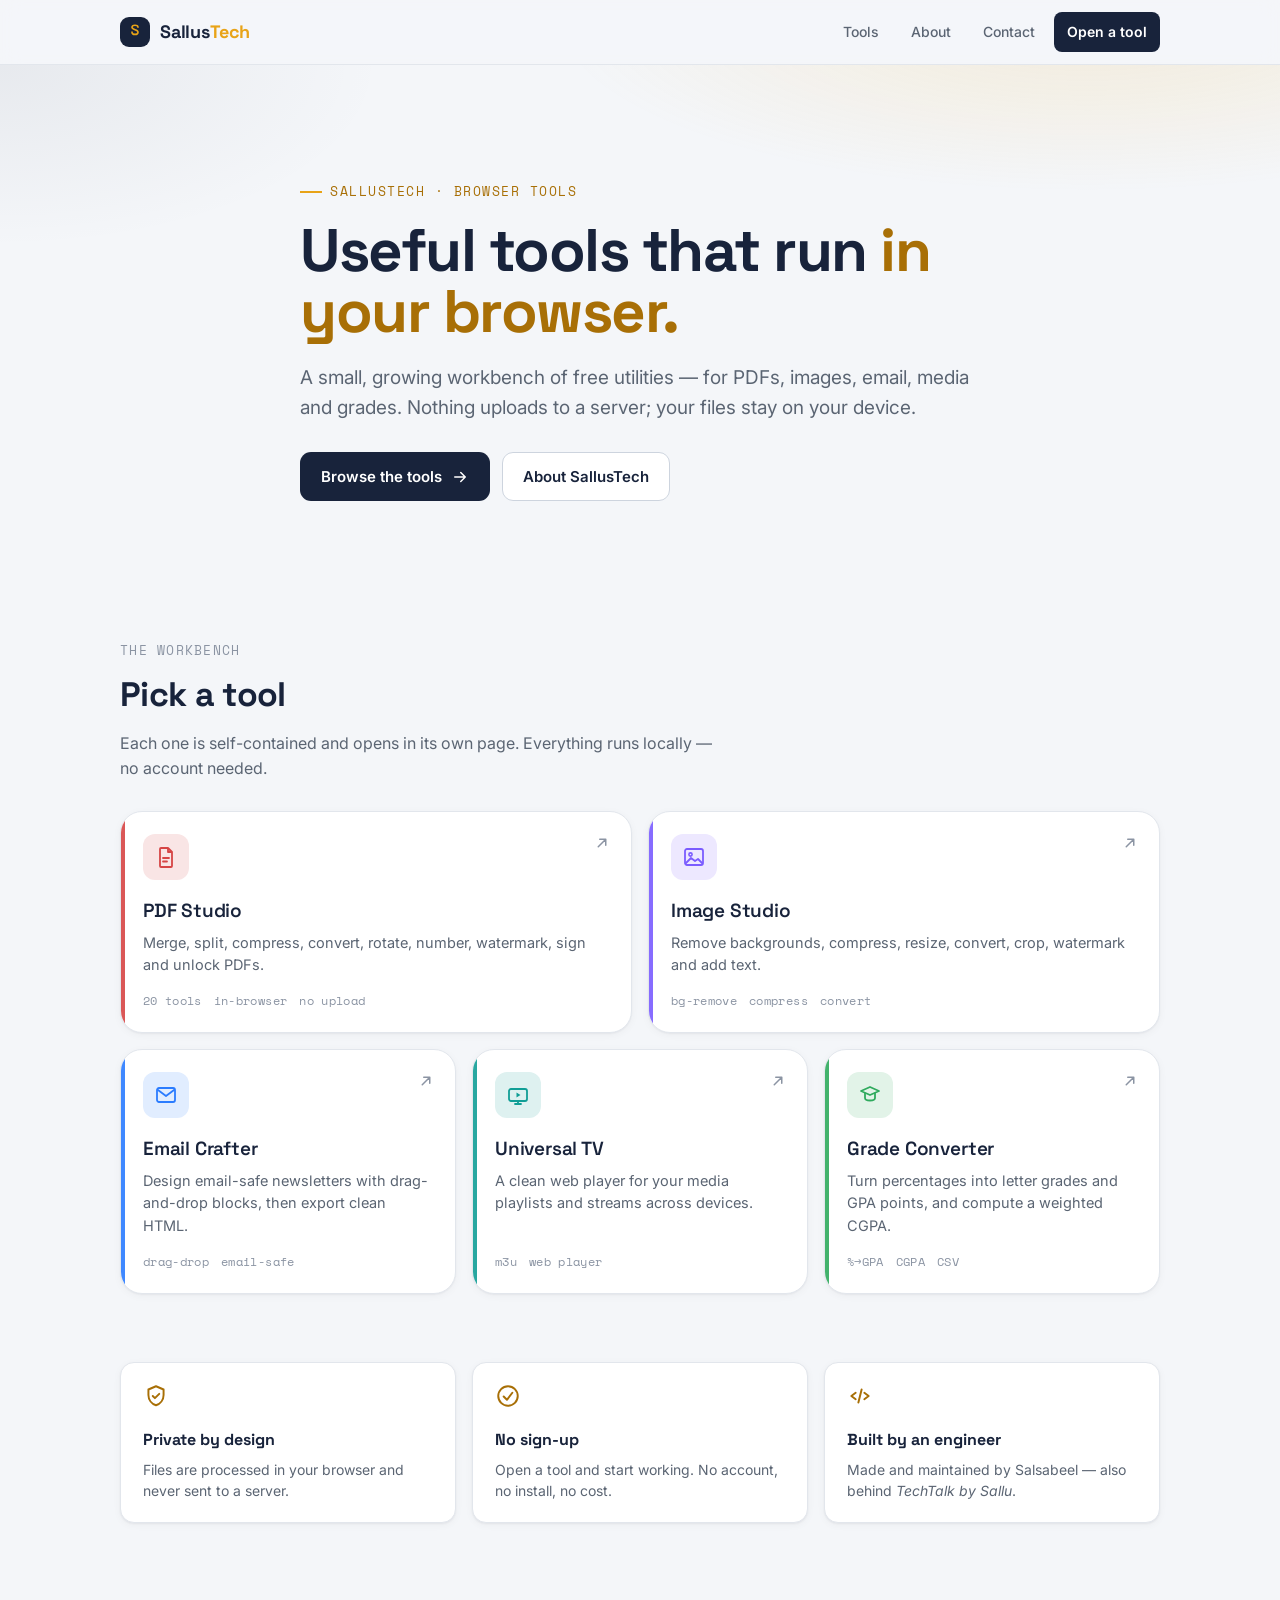
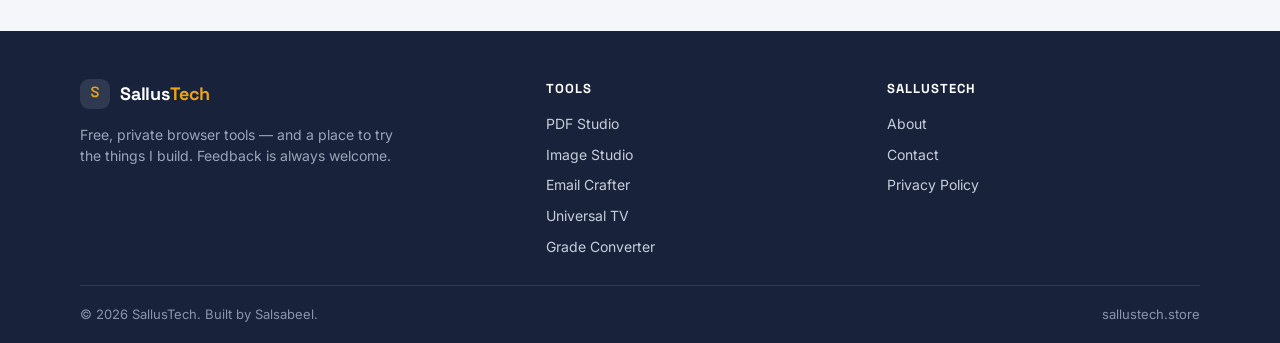
==== index.html @ 6a139a78 "new" ====
<!DOCTYPE html>
<html lang="en">
<head>
<meta charset="UTF-8" />
<meta name="viewport" content="width=device-width, initial-scale=1.0" />
<title>SallusTech — Free browser tools for PDF, images, email, media & grades</title>
<meta name="description" content="SallusTech is a small workbench of free, private utilities that run entirely in your browser — PDF Studio, Image Studio, Email Crafter, Universal TV and a Grade Converter. No upload, no sign-up." />
<meta name="theme-color" content="#18233b" />
<link rel="canonical" href="https://sallustech.store/" />

<!-- Open Graph -->
<meta property="og:title" content="SallusTech — Free browser tools" />
<meta property="og:description" content="Free, private utilities that run in your browser: PDF, image, email, media and grade tools." />
<meta property="og:type" content="website" />
<meta property="og:url" content="https://sallustech.store/" />

<!--
  ADSENSE SLOT — leave commented until the site is approved in your AdSense
  dashboard (Sites > add sallustech.store). Then uncomment the line below.
  <script async src="https://pagead2.googlesyndication.com/pagead/js/adsbygoogle.js?client=ca-pub-2989173811138340" crossorigin="anonymous"></script>
-->

<link rel="preconnect" href="https://fonts.googleapis.com" />
<link rel="preconnect" href="https://fonts.gstatic.com" crossorigin />
<link href="https://fonts.googleapis.com/css2?family=Space+Grotesk:wght@500;600;700&family=Inter:wght@400;500;600&family=Space+Mono:wght@400;700&display=swap" rel="stylesheet" />
<link rel="stylesheet" href="assets/css/styles.css" />
</head>
<body>
<a class="skip-link" href="#tools">Skip to tools</a>

<!-- ===== Navigation ===== -->
<header class="nav">
  <div class="wrap nav__inner">
    <a class="brand" href="index.html" aria-label="SallusTech home">
      <span class="logomark" aria-hidden="true">
        <svg viewBox="0 0 24 24" fill="none"><path d="M16 5.5C16 4.1 14.4 3 12 3S8 4.1 8 5.8c0 4 8 2.4 8 6.4 0 1.8-1.8 3-4 3s-4-1.2-4-3" stroke="#e8a317" stroke-width="2.2" stroke-linecap="round"/></svg>
      </span>
      <span class="brand-name">Sallus<b>Tech</b></span>
    </a>
    <nav class="nav__links" aria-label="Primary">
      <a class="nav__link" href="#tools">Tools</a>
      <a class="nav__link" href="about.html">About</a>
      <a class="nav__link" href="contact.html">Contact</a>
      <a class="nav__link nav__link--cta" href="#tools">Open a tool</a>
    </nav>
  </div>
</header>

<!-- ===== Hero ===== -->
<section class="hero">
  <div class="wrap hero__inner">
    <p class="eyebrow">SallusTech · Browser tools</p>
    <h1>Useful tools that run <em>in your browser.</em></h1>
    <p class="lead">A small, growing workbench of free utilities — for PDFs, images, email, media and grades. Nothing uploads to a server; your files stay on your device.</p>
    <div class="hero__cta">
      <a class="btn btn--primary" href="#tools">
        Browse the tools
        <svg viewBox="0 0 24 24" fill="none" aria-hidden="true"><path d="M5 12h14M13 6l6 6-6 6" stroke="currentColor" stroke-width="2" stroke-linecap="round" stroke-linejoin="round"/></svg>
      </a>
      <a class="btn btn--ghost" href="about.html">About SallusTech</a>
    </div>
  </div>
</section>

<!-- ===== Tool deck ===== -->
<main id="tools" class="section">
  <div class="wrap">
    <div class="section__head">
      <p class="section__kicker">The workbench</p>
      <h2 class="section__title">Pick a tool</h2>
      <p class="section__sub">Each one is self-contained and opens in its own page. Everything runs locally — no account needed.</p>
    </div>

    <div class="deck">

      <!-- PDF Studio -->
      <a class="card card--lg" style="--card-accent: var(--t-pdf)" href="tools/pdf-studio/">
        <span class="card__glyph" aria-hidden="true">
          <svg viewBox="0 0 24 24" fill="none"><path d="M7 3h7l4 4v14a1 1 0 0 1-1 1H7a1 1 0 0 1-1-1V4a1 1 0 0 1 1-1Z" stroke="currentColor" stroke-width="1.8" stroke-linejoin="round"/><path d="M14 3v4h4" stroke="currentColor" stroke-width="1.8" stroke-linejoin="round"/><path d="M9 13h6M9 16.5h4" stroke="currentColor" stroke-width="1.8" stroke-linecap="round"/></svg>
        </span>
        <span class="card__arrow" aria-hidden="true"><svg viewBox="0 0 24 24" fill="none"><path d="M7 17 17 7M9 7h8v8" stroke="currentColor" stroke-width="2" stroke-linecap="round" stroke-linejoin="round"/></svg></span>
        <h3 class="card__title">PDF Studio</h3>
        <p class="card__desc">Merge, split, compress, convert, rotate, number, watermark, sign and unlock PDFs.</p>
        <div class="card__meta"><span>20 tools</span><span>in-browser</span><span>no upload</span></div>
      </a>

      <!-- Image Studio -->
      <a class="card card--md" style="--card-accent: var(--t-image)" href="tools/image-studio/">
        <span class="card__glyph" aria-hidden="true">
          <svg viewBox="0 0 24 24" fill="none"><rect x="3" y="4" width="18" height="16" rx="2" stroke="currentColor" stroke-width="1.8"/><circle cx="8.5" cy="9.5" r="1.6" stroke="currentColor" stroke-width="1.6"/><path d="m4 18 5-5 4 3 3-2 4 4" stroke="currentColor" stroke-width="1.8" stroke-linecap="round" stroke-linejoin="round"/></svg>
        </span>
        <span class="card__arrow" aria-hidden="true"><svg viewBox="0 0 24 24" fill="none"><path d="M7 17 17 7M9 7h8v8" stroke="currentColor" stroke-width="2" stroke-linecap="round" stroke-linejoin="round"/></svg></span>
        <h3 class="card__title">Image Studio</h3>
        <p class="card__desc">Remove backgrounds, compress, resize, convert, crop, watermark and add text.</p>
        <div class="card__meta"><span>bg-remove</span><span>compress</span><span>convert</span></div>
      </a>

      <!-- Email Crafter -->
      <a class="card card--sm" style="--card-accent: var(--t-email)" href="tools/email-crafter/">
        <span class="card__glyph" aria-hidden="true">
          <svg viewBox="0 0 24 24" fill="none"><rect x="3" y="5" width="18" height="14" rx="2" stroke="currentColor" stroke-width="1.8"/><path d="m4 7 8 6 8-6" stroke="currentColor" stroke-width="1.8" stroke-linecap="round" stroke-linejoin="round"/></svg>
        </span>
        <span class="card__arrow" aria-hidden="true"><svg viewBox="0 0 24 24" fill="none"><path d="M7 17 17 7M9 7h8v8" stroke="currentColor" stroke-width="2" stroke-linecap="round" stroke-linejoin="round"/></svg></span>
        <h3 class="card__title">Email Crafter</h3>
        <p class="card__desc">Design email-safe newsletters with drag-and-drop blocks, then export clean HTML.</p>
        <div class="card__meta"><span>drag-drop</span><span>email-safe</span></div>
      </a>

      <!-- Universal TV -->
      <a class="card card--sm" style="--card-accent: var(--t-tv)" href="tools/universal-tv/">
        <span class="card__glyph" aria-hidden="true">
          <svg viewBox="0 0 24 24" fill="none"><rect x="3" y="6" width="18" height="12" rx="2" stroke="currentColor" stroke-width="1.8"/><path d="M9 21h6M12 18v3" stroke="currentColor" stroke-width="1.8" stroke-linecap="round"/><path d="m10.5 9.5 4 2.5-4 2.5z" fill="currentColor"/></svg>
        </span>
        <span class="card__arrow" aria-hidden="true"><svg viewBox="0 0 24 24" fill="none"><path d="M7 17 17 7M9 7h8v8" stroke="currentColor" stroke-width="2" stroke-linecap="round" stroke-linejoin="round"/></svg></span>
        <h3 class="card__title">Universal TV</h3>
        <p class="card__desc">A clean web player for your media playlists and streams across devices.</p>
        <div class="card__meta"><span>m3u</span><span>web player</span></div>
      </a>

      <!-- Grade Converter -->
      <a class="card card--sm" style="--card-accent: var(--t-grade)" href="tools/grade-converter/">
        <span class="card__glyph" aria-hidden="true">
          <svg viewBox="0 0 24 24" fill="none"><path d="M12 4 3 8l9 4 9-4-9-4Z" stroke="currentColor" stroke-width="1.8" stroke-linejoin="round"/><path d="M7 10.5V15c0 1.4 2.2 2.5 5 2.5s5-1.1 5-2.5v-4.5" stroke="currentColor" stroke-width="1.8" stroke-linecap="round"/></svg>
        </span>
        <span class="card__arrow" aria-hidden="true"><svg viewBox="0 0 24 24" fill="none"><path d="M7 17 17 7M9 7h8v8" stroke="currentColor" stroke-width="2" stroke-linecap="round" stroke-linejoin="round"/></svg></span>
        <h3 class="card__title">Grade Converter</h3>
        <p class="card__desc">Turn percentages into letter grades and GPA points, and compute a weighted CGPA.</p>
        <div class="card__meta"><span>%→GPA</span><span>CGPA</span><span>CSV</span></div>
      </a>

    </div>
  </div>
</main>

<!-- ===== Trust strip ===== -->
<section class="section" style="padding-top:0">
  <div class="wrap">
    <div class="strip">
      <div class="strip__item">
        <svg class="ic" viewBox="0 0 24 24" fill="none" aria-hidden="true"><path d="M12 3 5 6v5c0 4.4 3 8.2 7 9.5 4-1.3 7-5.1 7-9.5V6l-7-3Z" stroke="currentColor" stroke-width="1.8" stroke-linejoin="round"/><path d="m9 12 2 2 4-4" stroke="currentColor" stroke-width="1.8" stroke-linecap="round" stroke-linejoin="round"/></svg>
        <h3>Private by design</h3>
        <p>Files are processed in your browser and never sent to a server.</p>
      </div>
      <div class="strip__item">
        <svg class="ic" viewBox="0 0 24 24" fill="none" aria-hidden="true"><circle cx="12" cy="12" r="9" stroke="currentColor" stroke-width="1.8"/><path d="M8 12.5 11 15.5 16 9" stroke="currentColor" stroke-width="1.8" stroke-linecap="round" stroke-linejoin="round"/></svg>
        <h3>No sign-up</h3>
        <p>Open a tool and start working. No account, no install, no cost.</p>
      </div>
      <div class="strip__item">
        <svg class="ic" viewBox="0 0 24 24" fill="none" aria-hidden="true"><path d="m8 9-4 3 4 3M16 9l4 3-4 3M13.5 6l-3 12" stroke="currentColor" stroke-width="1.8" stroke-linecap="round" stroke-linejoin="round"/></svg>
        <h3>Built by an engineer</h3>
        <p>Made and maintained by Salsabeel — also behind <em>TechTalk by Sallu</em>.</p>
      </div>
    </div>
  </div>
</section>

<!-- ===== Footer ===== -->
<footer class="footer">
  <div class="wrap footer__inner">
    <div>
      <a class="brand" href="index.html">
        <span class="logomark" aria-hidden="true"><svg viewBox="0 0 24 24" fill="none"><path d="M16 5.5C16 4.1 14.4 3 12 3S8 4.1 8 5.8c0 4 8 2.4 8 6.4 0 1.8-1.8 3-4 3s-4-1.2-4-3" stroke="#e8a317" stroke-width="2.2" stroke-linecap="round"/></svg></span>
        <span class="brand-name">Sallus<b>Tech</b></span>
      </a>
      <p class="footer__about">Free, private browser tools — and a place to try the things I build. Feedback is always welcome.</p>
    </div>
    <div>
      <h4>Tools</h4>
      <ul>
        <li><a href="tools/pdf-studio/">PDF Studio</a></li>
        <li><a href="tools/image-studio/">Image Studio</a></li>
        <li><a href="tools/email-crafter/">Email Crafter</a></li>
        <li><a href="tools/universal-tv/">Universal TV</a></li>
        <li><a href="tools/grade-converter/">Grade Converter</a></li>
      </ul>
    </div>
    <div>
      <h4>SallusTech</h4>
      <ul>
        <li><a href="about.html">About</a></li>
        <li><a href="contact.html">Contact</a></li>
        <li><a href="privacy.html">Privacy Policy</a></li>
      </ul>
    </div>
  </div>
  <div class="wrap footer__bar">
    <span>© <span data-year>2026</span> SallusTech. Built by Salsabeel.</span>
    <span>sallustech.store</span>
  </div>
</footer>

<script src="assets/js/main.js"></script>
</body>
</html>
---- assets/css/styles.css ----
/* ============================================================
   SallusTech — shared stylesheet
   Identity: engineer's workbench. Cool neutrals, navy + amber.
   Display: Space Grotesk · Body: Inter · Mono: Space Mono
   ============================================================ */

:root {
  /* Core palette */
  --ink: #14181f;        /* primary text */
  --navy: #18233b;       /* structural / headers / primary buttons */
  --navy-soft: #233252;
  --paper: #f4f6f9;      /* cool light background */
  --surface: #ffffff;    /* cards, raised surfaces */
  --surface-2: #fbfcfd;
  --line: #e2e6ec;       /* hairlines, borders */
  --line-strong: #cdd4de;
  --muted: #5b6573;      /* secondary text */
  --muted-soft: #8b94a3;

  /* Signature accent */
  --accent: #e8a317;     /* amber/gold */
  --accent-deep: #a86f06;
  --accent-wash: #fdf4dd;

  /* Per-tool accents (subtle chips) */
  --t-pdf: #d64545;
  --t-image: #7b5cff;
  --t-email: #2b7cff;
  --t-tv: #119e96;
  --t-grade: #2faa5d;

  /* Type */
  --f-display: "Space Grotesk", system-ui, sans-serif;
  --f-body: "Inter", system-ui, -apple-system, sans-serif;
  --f-mono: "Space Mono", ui-monospace, "SFMono-Regular", Menlo, monospace;

  /* Radius + shadow */
  --r-sm: 8px;
  --r-md: 14px;
  --r-lg: 22px;
  --shadow-1: 0 1px 2px rgba(20, 24, 31, .05), 0 2px 8px rgba(20, 24, 31, .04);
  --shadow-2: 0 6px 18px rgba(20, 24, 31, .08), 0 18px 40px rgba(20, 24, 31, .07);

  /* Layout */
  --maxw: 1120px;
  --gutter: clamp(18px, 4vw, 40px);
}

* { box-sizing: border-box; }

html { -webkit-text-size-adjust: 100%; scroll-behavior: smooth; }

body {
  margin: 0;
  font-family: var(--f-body);
  color: var(--ink);
  background: var(--paper);
  line-height: 1.55;
  font-size: 16px;
  -webkit-font-smoothing: antialiased;
  text-rendering: optimizeLegibility;
}

@media (prefers-reduced-motion: reduce) {
  html { scroll-behavior: auto; }
  * { animation: none !important; transition: none !important; }
}

img { max-width: 100%; display: block; }
a { color: var(--navy); text-decoration: none; }
a:hover { color: var(--accent-deep); }

:focus-visible {
  outline: 3px solid var(--accent);
  outline-offset: 2px;
  border-radius: 4px;
}

.wrap { width: 100%; max-width: var(--maxw); margin-inline: auto; padding-inline: var(--gutter); }
.skip-link {
  position: absolute; left: -999px; top: 8px;
  background: var(--navy); color: #fff; padding: 10px 16px; border-radius: var(--r-sm); z-index: 200;
}
.skip-link:focus { left: 12px; }

/* ---------- Wordmark / logomark ---------- */
.brand { display: inline-flex; align-items: center; gap: 10px; font-family: var(--f-display); font-weight: 700; color: var(--navy); }
.brand:hover { color: var(--navy); }
.logomark {
  width: 30px; height: 30px; border-radius: 9px;
  background: var(--navy);
  display: grid; place-items: center; flex: 0 0 auto;
}
.logomark svg { width: 18px; height: 18px; }
.brand-name { font-size: 18px; letter-spacing: -.01em; }
.brand-name b { color: var(--accent); font-weight: 700; }

/* ---------- Top navigation ---------- */
.nav {
  position: sticky; top: 0; z-index: 100;
  background: rgba(244, 246, 249, .82);
  backdrop-filter: saturate(150%) blur(10px);
  border-bottom: 1px solid var(--line);
}
.nav__inner { display: flex; align-items: center; justify-content: space-between; height: 64px; }
.nav__links { display: flex; align-items: center; gap: 6px; }
.nav__link {
  font-size: 14px; font-weight: 500; color: var(--muted);
  padding: 9px 13px; border-radius: var(--r-sm); min-height: 40px; display: inline-flex; align-items: center;
}
.nav__link:hover { color: var(--ink); background: var(--surface); }
.nav__link--cta {
  background: var(--navy); color: #fff; font-weight: 600;
}
.nav__link--cta:hover { background: var(--navy-soft); color: #fff; }
.nav__toggle { display: none; }

/* ---------- Hero ---------- */
.hero { padding: clamp(56px, 10vw, 110px) 0 clamp(40px, 7vw, 72px); position: relative; overflow: hidden; }
.hero::after {
  content: ""; position: absolute; inset: 0; z-index: 0; pointer-events: none;
  background:
    radial-gradient(60% 50% at 85% -10%, rgba(232,163,23,.14), transparent 70%),
    radial-gradient(50% 60% at 0% 0%, rgba(24,35,59,.06), transparent 60%);
}
.hero__inner { position: relative; z-index: 1; max-width: 760px; }
.eyebrow {
  font-family: var(--f-mono); font-size: 12.5px; letter-spacing: .12em; text-transform: uppercase;
  color: var(--accent-deep); display: inline-flex; align-items: center; gap: 8px; margin: 0 0 18px;
}
.eyebrow::before { content: ""; width: 22px; height: 2px; background: var(--accent); display: inline-block; }
.hero h1 {
  font-family: var(--f-display); font-weight: 700; color: var(--navy);
  font-size: clamp(34px, 6.2vw, 60px); line-height: 1.03; letter-spacing: -.025em; margin: 0 0 20px;
}
.hero h1 em { font-style: normal; color: var(--accent-deep); }
.hero p.lead { font-size: clamp(16px, 2.2vw, 19px); color: var(--muted); max-width: 56ch; margin: 0 0 30px; }
.hero__cta { display: flex; flex-wrap: wrap; gap: 12px; }

/* ---------- Buttons ---------- */
.btn {
  display: inline-flex; align-items: center; gap: 9px; cursor: pointer;
  font-family: var(--f-body); font-size: 15px; font-weight: 600;
  padding: 12px 20px; min-height: 46px; border-radius: 11px; border: 1px solid transparent;
  transition: transform .15s ease, background .15s ease, box-shadow .15s ease; text-decoration: none;
}
.btn:active { transform: translateY(1px); }
.btn--primary { background: var(--navy); color: #fff; }
.btn--primary:hover { background: var(--navy-soft); color: #fff; box-shadow: var(--shadow-2); }
.btn--ghost { background: var(--surface); color: var(--navy); border-color: var(--line-strong); }
.btn--ghost:hover { background: var(--surface-2); color: var(--navy); border-color: var(--muted-soft); }
.btn--amber { background: var(--accent); color: var(--ink); }
.btn--amber:hover { background: #f0b22f; color: var(--ink); }
.btn svg { width: 18px; height: 18px; }

/* ---------- Section heading ---------- */
.section { padding: clamp(40px, 7vw, 68px) 0; }
.section__head { margin-bottom: 30px; }
.section__kicker { font-family: var(--f-mono); font-size: 12.5px; letter-spacing: .1em; text-transform: uppercase; color: var(--muted-soft); margin: 0 0 8px; }
.section__title { font-family: var(--f-display); font-weight: 700; color: var(--navy); font-size: clamp(24px, 4vw, 34px); letter-spacing: -.02em; margin: 0; }
.section__sub { color: var(--muted); margin: 10px 0 0; max-width: 60ch; }

/* ---------- Tool deck (bento grid) — the signature element ---------- */
.deck { display: grid; gap: 16px; grid-template-columns: repeat(6, 1fr); }
.card {
  position: relative; display: flex; flex-direction: column; min-height: 196px;
  background: var(--surface); border: 1px solid var(--line); border-radius: var(--r-lg);
  padding: 22px; text-decoration: none; color: var(--ink); overflow: hidden;
  box-shadow: var(--shadow-1); transition: transform .18s ease, box-shadow .18s ease, border-color .18s ease;
}
.card::before {
  content: ""; position: absolute; left: 0; top: 0; bottom: 0; width: 4px;
  background: var(--card-accent, var(--accent)); opacity: .9;
}
.card:hover { transform: translateY(-4px); box-shadow: var(--shadow-2); border-color: var(--line-strong); color: var(--ink); }
.card--lg { grid-column: span 3; }
.card--md { grid-column: span 3; }
.card--sm { grid-column: span 2; }

.card__glyph {
  width: 46px; height: 46px; border-radius: 12px; display: grid; place-items: center; margin-bottom: 16px;
  background: color-mix(in srgb, var(--card-accent, var(--accent)) 14%, white);
  color: var(--card-accent, var(--accent-deep));
}
.card__glyph svg { width: 24px; height: 24px; }
.card__title { font-family: var(--f-display); font-weight: 600; font-size: 19px; letter-spacing: -.01em; color: var(--navy); margin: 0 0 6px; }
.card__desc { font-size: 14.5px; color: var(--muted); margin: 0; }
.card__meta { margin-top: auto; padding-top: 16px; font-family: var(--f-mono); font-size: 11.5px; letter-spacing: .03em; color: var(--muted-soft); display: flex; flex-wrap: wrap; gap: 5px 12px; }
.card__arrow { position: absolute; top: 22px; right: 20px; color: var(--muted-soft); transition: transform .18s ease, color .18s ease; }
.card:hover .card__arrow { transform: translate(3px, -3px); color: var(--card-accent, var(--accent-deep)); }
.card__arrow svg { width: 18px; height: 18px; }

.badge-soon {
  font-family: var(--f-mono); font-size: 10.5px; letter-spacing: .06em; text-transform: uppercase;
  background: var(--accent-wash); color: var(--accent-deep); padding: 3px 8px; border-radius: 6px; margin-left: 8px; vertical-align: middle;
}

/* card entrance animation */
.card { opacity: 0; transform: translateY(10px); animation: cardIn .5s ease forwards; }
.deck .card:nth-child(1) { animation-delay: .02s; }
.deck .card:nth-child(2) { animation-delay: .08s; }
.deck .card:nth-child(3) { animation-delay: .14s; }
.deck .card:nth-child(4) { animation-delay: .20s; }
.deck .card:nth-child(5) { animation-delay: .26s; }
.deck .card:nth-child(6) { animation-delay: .32s; }
@keyframes cardIn { to { opacity: 1; transform: translateY(0); } }

/* ---------- Trust strip ---------- */
.strip { display: grid; grid-template-columns: repeat(3, 1fr); gap: 16px; }
.strip__item { background: var(--surface); border: 1px solid var(--line); border-radius: var(--r-md); padding: 20px 22px; box-shadow: var(--shadow-1); }
.strip__item h3 { font-family: var(--f-display); font-size: 16px; color: var(--navy); margin: 0 0 6px; }
.strip__item p { font-size: 14px; color: var(--muted); margin: 0; }
.strip__item .ic { width: 26px; height: 26px; color: var(--accent-deep); margin-bottom: 12px; }

/* ---------- Footer ---------- */
.footer { background: var(--navy); color: #c7cedb; margin-top: 40px; }
.footer__inner { padding: 48px 0 28px; display: grid; grid-template-columns: 1.4fr 1fr 1fr; gap: 28px; }
.footer a { color: #c7cedb; }
.footer a:hover { color: var(--accent); }
.footer h4 { font-family: var(--f-display); font-size: 13px; letter-spacing: .08em; text-transform: uppercase; color: #fff; margin: 0 0 14px; }
.footer ul { list-style: none; padding: 0; margin: 0; display: grid; gap: 9px; font-size: 14px; }
.footer .brand-name { color: #fff; }
.footer .logomark { background: rgba(255,255,255,.1); }
.footer__about { font-size: 14px; max-width: 36ch; margin: 14px 0 0; color: #9aa5b9; }
.footer__bar { border-top: 1px solid rgba(255,255,255,.1); padding: 18px 0; font-size: 13px; color: #8a95aa; display: flex; flex-wrap: wrap; gap: 8px 18px; justify-content: space-between; }

/* ---------- Content pages (about / privacy / contact / tool placeholders) ---------- */
.page { padding: clamp(40px, 7vw, 72px) 0 24px; }
.page__head { max-width: 720px; margin-bottom: 28px; }
.page__head h1 { font-family: var(--f-display); font-weight: 700; color: var(--navy); font-size: clamp(28px, 5vw, 40px); letter-spacing: -.02em; margin: 0 0 12px; }
.page__head p { color: var(--muted); font-size: 17px; margin: 0; }
.prose { max-width: 720px; }
.prose h2 { font-family: var(--f-display); color: var(--navy); font-size: 21px; margin: 34px 0 10px; letter-spacing: -.01em; }
.prose h3 { font-family: var(--f-display); color: var(--navy); font-size: 17px; margin: 22px 0 8px; }
.prose p, .prose li { color: #2c3340; font-size: 16px; }
.prose ul { padding-left: 20px; }
.prose li { margin: 6px 0; }
.prose a { color: var(--accent-deep); text-decoration: underline; text-underline-offset: 2px; }
.callout { background: var(--surface); border: 1px solid var(--line); border-left: 4px solid var(--accent); border-radius: var(--r-md); padding: 18px 20px; margin: 22px 0; box-shadow: var(--shadow-1); }
.callout p { margin: 0; color: #2c3340; }

/* Back link for tool pages */
.toolbar { background: var(--surface); border-bottom: 1px solid var(--line); }
.toolbar__inner { display: flex; align-items: center; justify-content: space-between; height: 58px; }
.back { display: inline-flex; align-items: center; gap: 8px; font-size: 14px; font-weight: 500; color: var(--navy); padding: 8px 12px; border-radius: var(--r-sm); }
.back:hover { background: var(--paper); color: var(--navy); }
.back svg { width: 16px; height: 16px; }
.toolbar__name { font-family: var(--f-mono); font-size: 13px; color: var(--muted); }

/* ---------- Responsive ---------- */
@media (max-width: 880px) {
  .deck { grid-template-columns: repeat(2, 1fr); }
  .card--lg, .card--md, .card--sm { grid-column: span 1; }
  .strip { grid-template-columns: 1fr; }
  .footer__inner { grid-template-columns: 1fr 1fr; }
}
@media (max-width: 620px) {
  .nav__links { gap: 2px; }
  .nav__link { padding: 9px 10px; font-size: 13.5px; }
  .deck { grid-template-columns: 1fr; }
  .footer__inner { grid-template-columns: 1fr; }
}
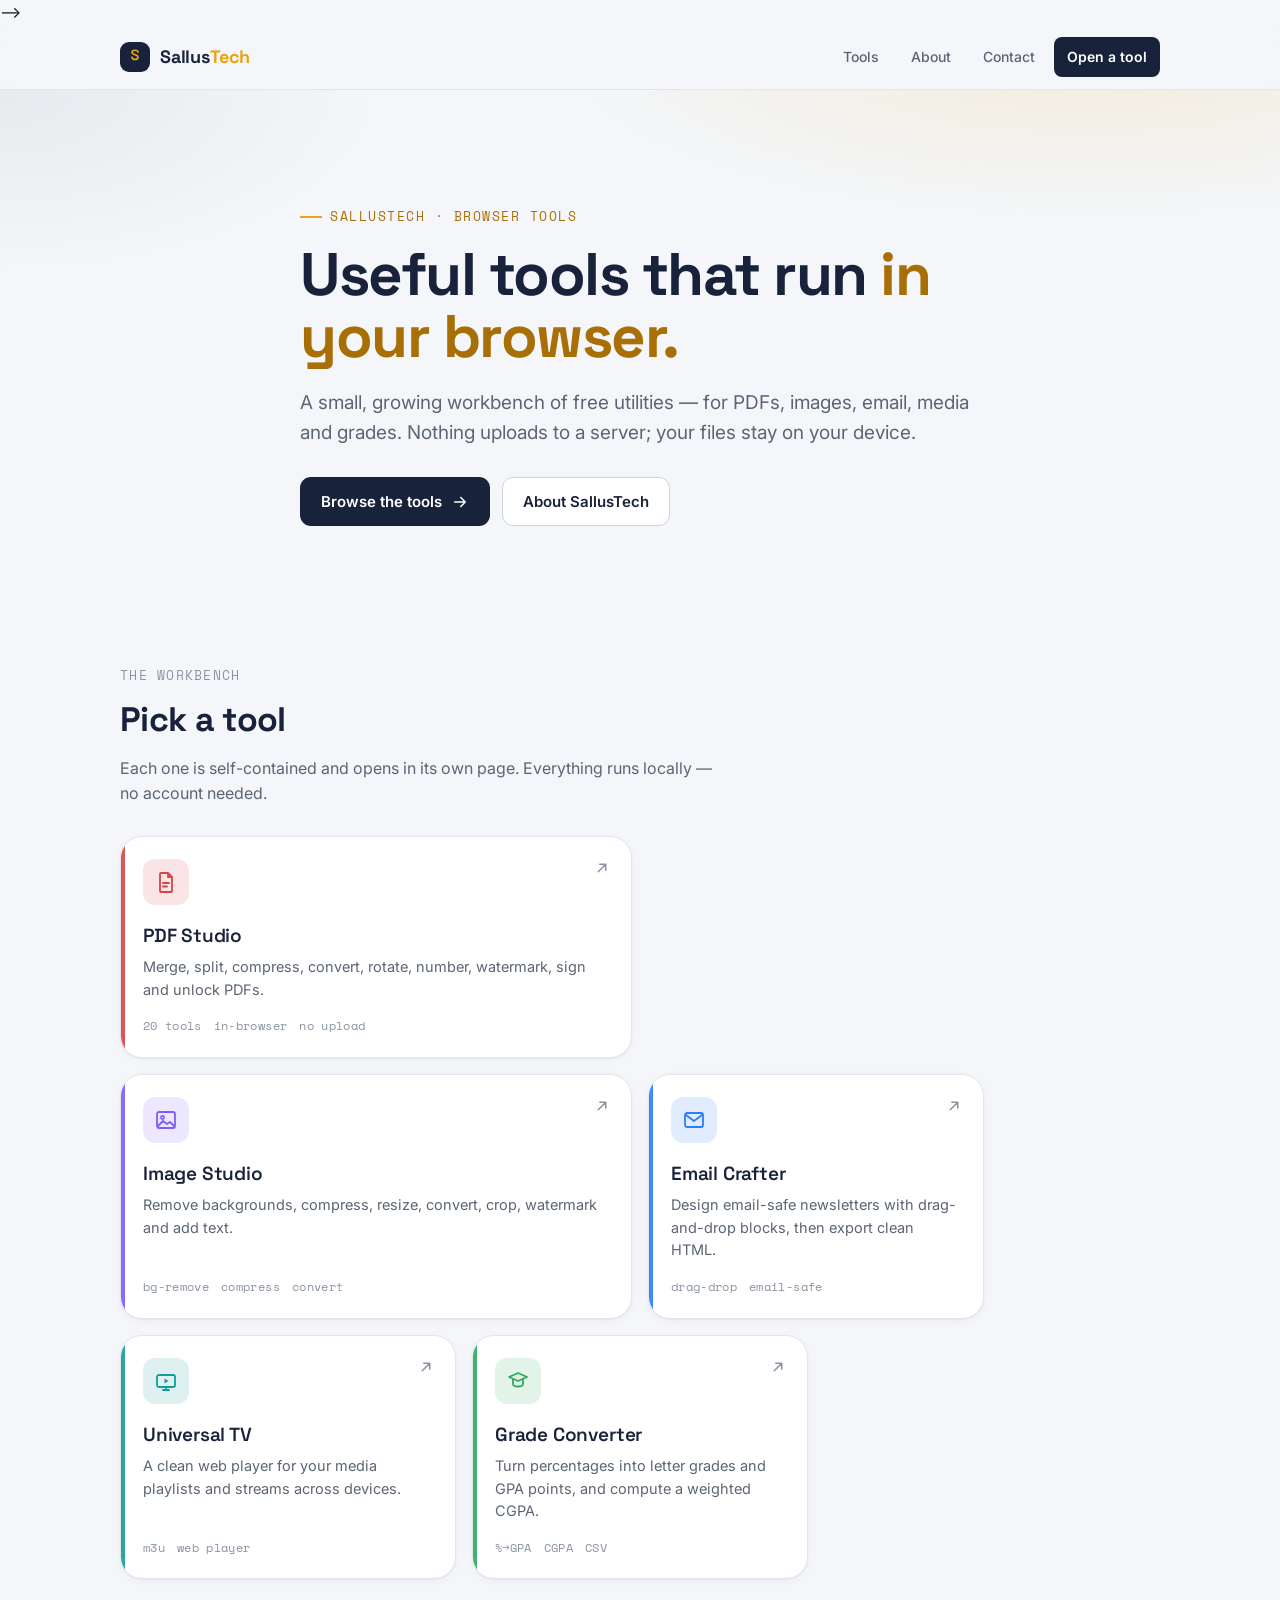
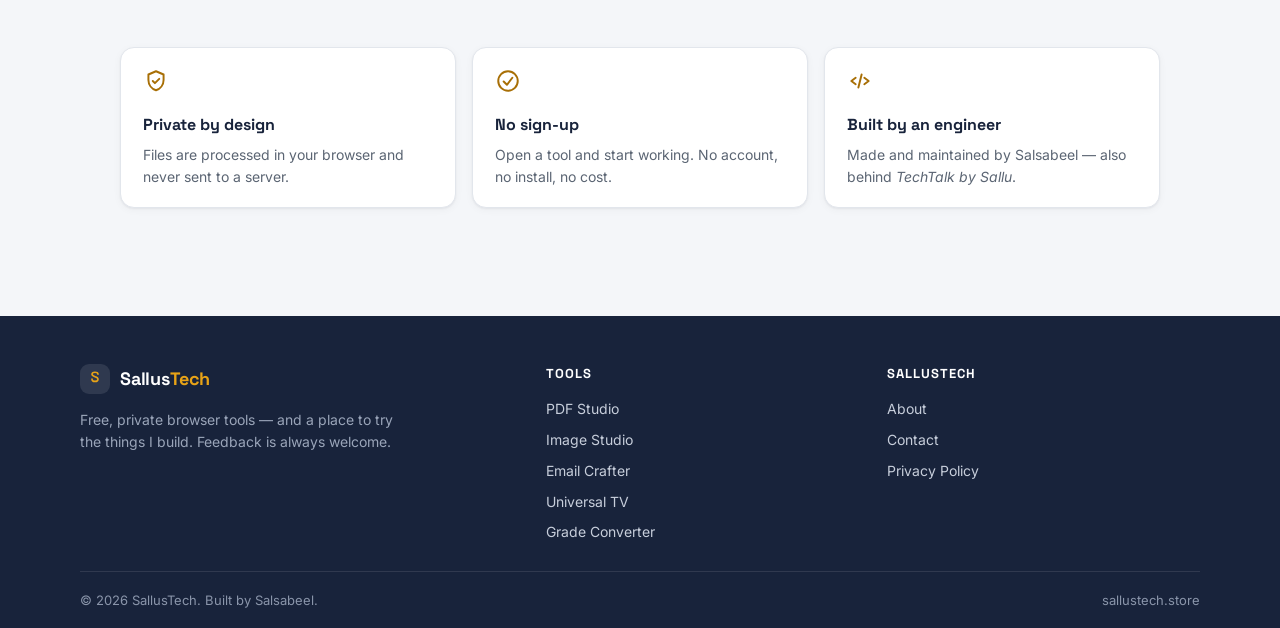
==== commit 6b72c673: "Integrate AdSense ads into index.html Added AdSense script and ad slots to the HTML." ====
--- a/index.html
+++ b/index.html
@@ -15,9 +15,18 @@
 <meta property="og:url" content="https://sallustech.store/" />
 
 <!--
-  ADSENSE SLOT — leave commented until the site is approved in your AdSense
-  dashboard (Sites > add sallustech.store). Then uncomment the line below.
-  <script async src="https://pagead2.googlesyndication.com/pagead/js/adsbygoogle.js?client=ca-pub-2989173811138340" crossorigin="anonymous"></script>
+  <script async src="https://pagead2.googlesyndication.com/pagead/js/adsbygoogle.js?client=ca-pub-2989173811138340"
+     crossorigin="anonymous"></script>
+<!-- sallus tech -->
+<ins class="adsbygoogle"
+     style="display:block"
+     data-ad-client="ca-pub-2989173811138340"
+     data-ad-slot="4498353055"
+     data-ad-format="auto"
+     data-full-width-responsive="true"></ins>
+<script>
+     (adsbygoogle = window.adsbygoogle || []).push({});
+</script>
 -->
 
 <link rel="preconnect" href="https://fonts.googleapis.com" />
@@ -73,6 +82,7 @@
 
     <div class="deck">
 
+      
       <!-- PDF Studio -->
       <a class="card card--lg" style="--card-accent: var(--t-pdf)" href="tools/pdf-studio/">
         <span class="card__glyph" aria-hidden="true">
@@ -83,7 +93,19 @@
         <p class="card__desc">Merge, split, compress, convert, rotate, number, watermark, sign and unlock PDFs.</p>
         <div class="card__meta"><span>20 tools</span><span>in-browser</span><span>no upload</span></div>
       </a>
-
+      
+<script async src="https://pagead2.googlesyndication.com/pagead/js/adsbygoogle.js?client=ca-pub-2989173811138340"
+     crossorigin="anonymous"></script>
+<ins class="adsbygoogle"
+     style="display:block"
+     data-ad-format="fluid"
+     data-ad-layout-key="-fo-22+f-cw+to"
+     data-ad-client="ca-pub-2989173811138340"
+     data-ad-slot="4182363133"></ins>
+<script>
+     (adsbygoogle = window.adsbygoogle || []).push({});
+</script>
+      
       <!-- Image Studio -->
       <a class="card card--md" style="--card-accent: var(--t-image)" href="tools/image-studio/">
         <span class="card__glyph" aria-hidden="true">
@@ -154,7 +176,16 @@
     </div>
   </div>
 </section>
-
+<script async src="https://pagead2.googlesyndication.com/pagead/js/adsbygoogle.js?client=ca-pub-2989173811138340"
+     crossorigin="anonymous"></script>
+<ins class="adsbygoogle"
+     style="display:block"
+     data-ad-format="autorelaxed"
+     data-ad-client="ca-pub-2989173811138340"
+     data-ad-slot="2610556316"></ins>
+<script>
+     (adsbygoogle = window.adsbygoogle || []).push({});
+</script>
 <!-- ===== Footer ===== -->
 <footer class="footer">
   <div class="wrap footer__inner">
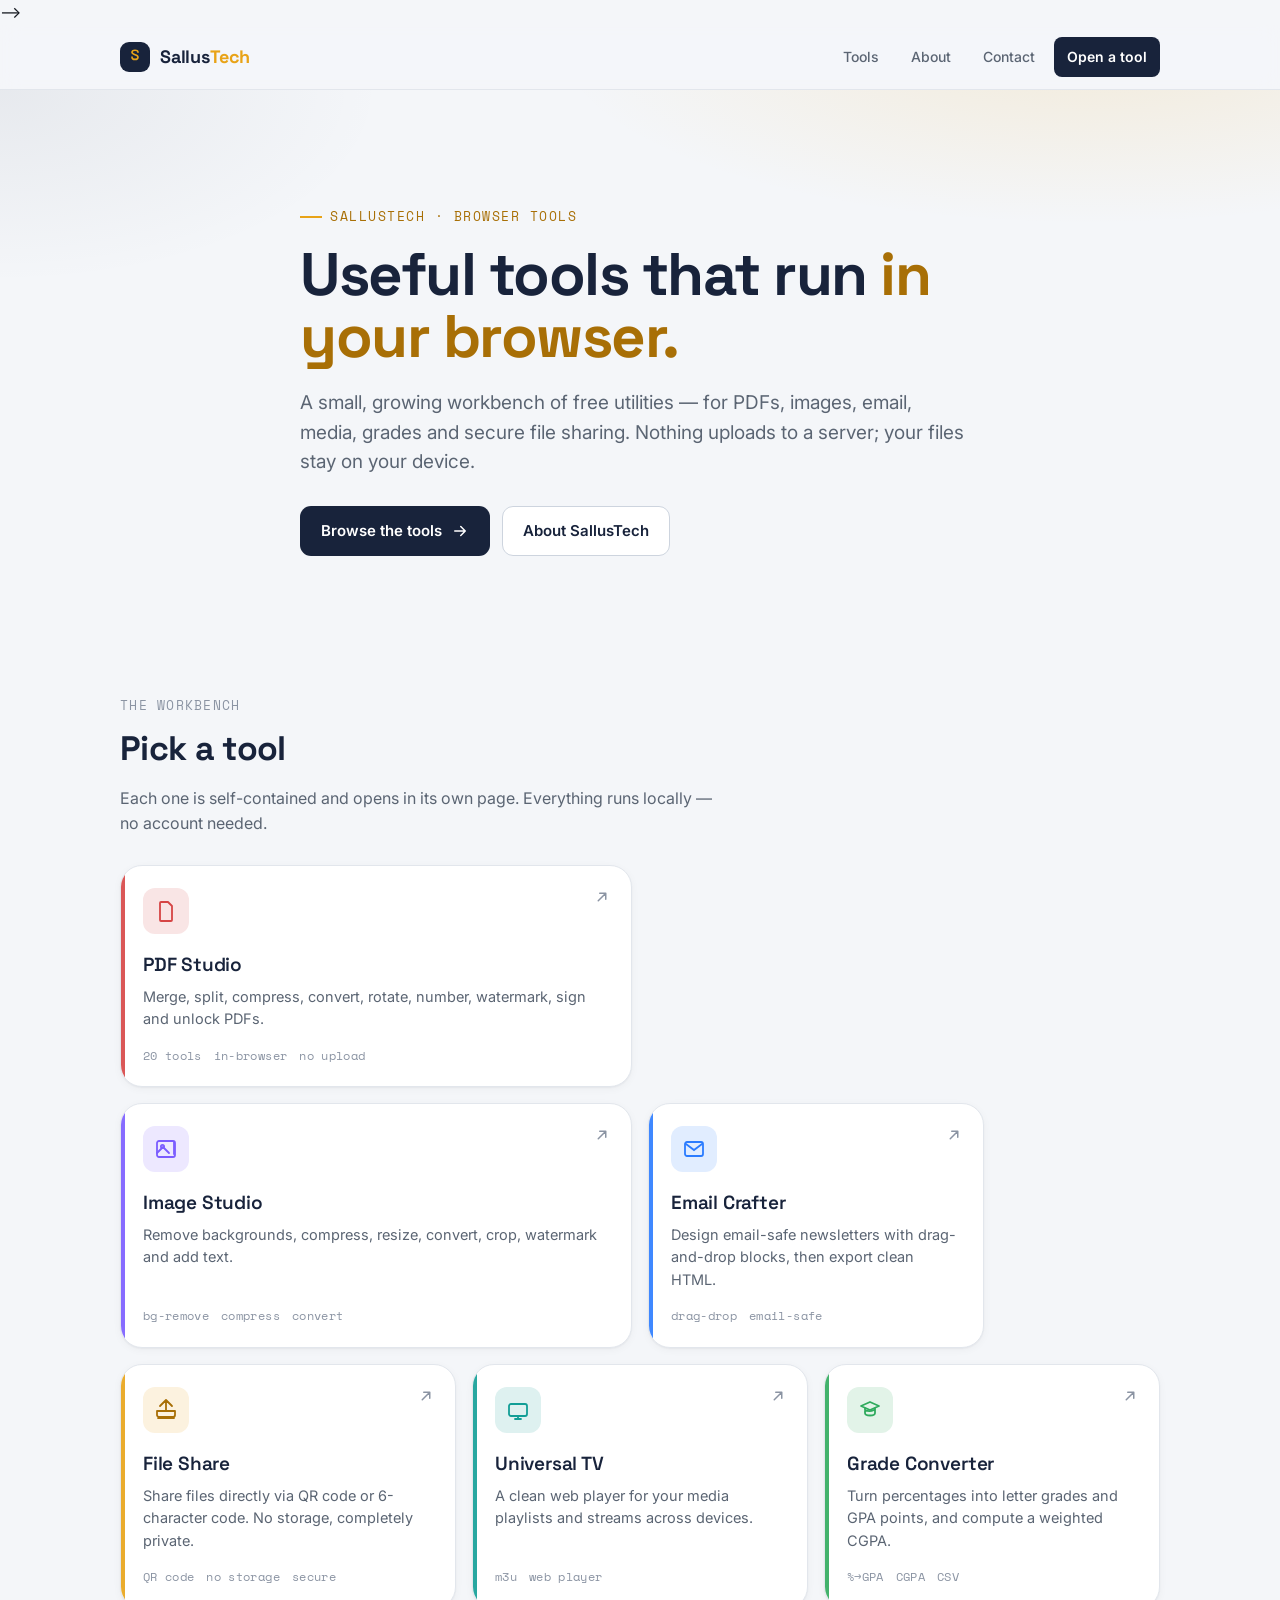
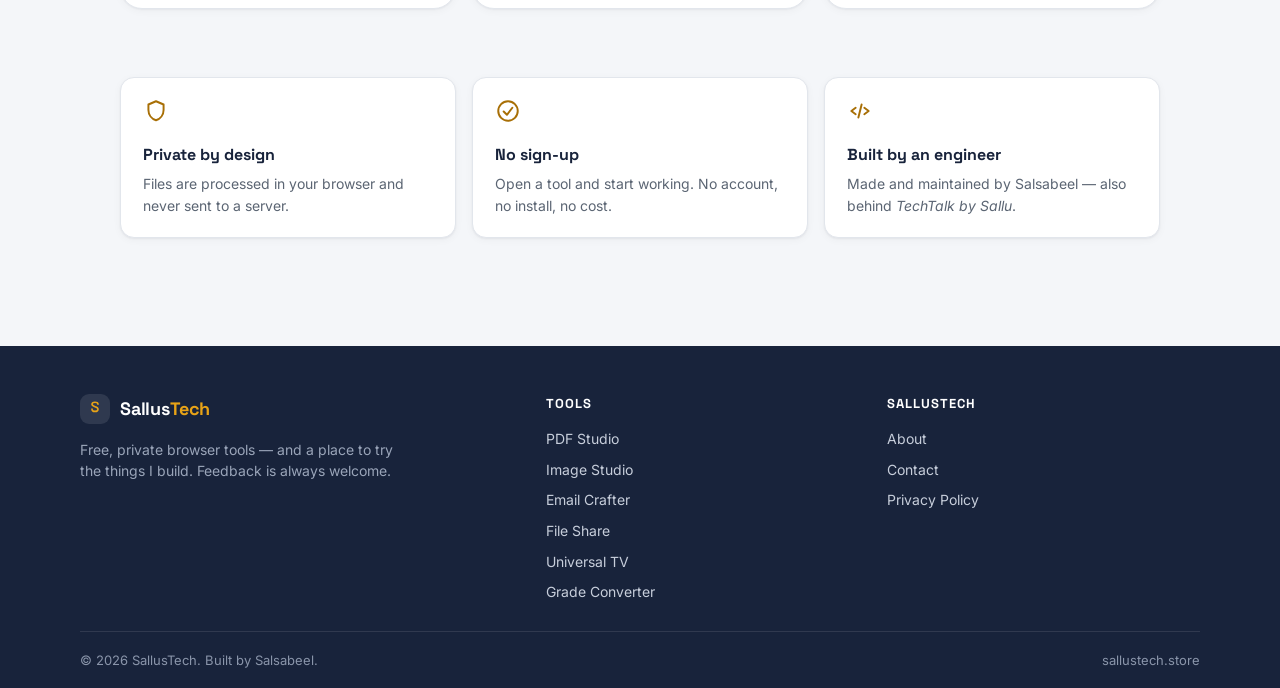
==== commit bc39c57f: "Add Sallu Tech File Share tool to homepage and update description" ====
--- a/index.html
+++ b/index.html
@@ -3,14 +3,14 @@
 <head>
 <meta charset="UTF-8" />
 <meta name="viewport" content="width=device-width, initial-scale=1.0" />
-<title>SallusTech — Free browser tools for PDF, images, email, media & grades</title>
-<meta name="description" content="SallusTech is a small workbench of free, private utilities that run entirely in your browser — PDF Studio, Image Studio, Email Crafter, Universal TV and a Grade Converter. No upload, no sign-up." />
+<title>SallusTech — Free browser tools for PDF, images, email, media & grades & file sharing</title>
+<meta name="description" content="SallusTech is a small workbench of free, private utilities that run entirely in your browser — PDF Studio, Image Studio, Email Crafter, Universal TV, Grade Converter and File Share." />
 <meta name="theme-color" content="#18233b" />
 <link rel="canonical" href="https://sallustech.store/" />
 
 <!-- Open Graph -->
 <meta property="og:title" content="SallusTech — Free browser tools" />
-<meta property="og:description" content="Free, private utilities that run in your browser: PDF, image, email, media and grade tools." />
+<meta property="og:description" content="Free, private utilities that run in your browser: PDF, image, email, media, grade tools and secure file sharing." />
 <meta property="og:type" content="website" />
 <meta property="og:url" content="https://sallustech.store/" />
 
@@ -60,7 +60,7 @@
   <div class="wrap hero__inner">
     <p class="eyebrow">SallusTech · Browser tools</p>
     <h1>Useful tools that run <em>in your browser.</em></h1>
-    <p class="lead">A small, growing workbench of free utilities — for PDFs, images, email, media and grades. Nothing uploads to a server; your files stay on your device.</p>
+    <p class="lead">A small, growing workbench of free utilities — for PDFs, images, email, media, grades and secure file sharing. Nothing uploads to a server; your files stay on your device.</p>
     <div class="hero__cta">
       <a class="btn btn--primary" href="#tools">
         Browse the tools
@@ -86,7 +86,7 @@
       <!-- PDF Studio -->
       <a class="card card--lg" style="--card-accent: var(--t-pdf)" href="tools/pdf-studio/">
         <span class="card__glyph" aria-hidden="true">
-          <svg viewBox="0 0 24 24" fill="none"><path d="M7 3h7l4 4v14a1 1 0 0 1-1 1H7a1 1 0 0 1-1-1V4a1 1 0 0 1 1-1Z" stroke="currentColor" stroke-width="1.8" stroke-linejoin="round"/><path d="M14 3v4h4" stroke="currentColor" stroke-width="1.8" stroke-linejoin="round"/><path d="M9 13h6M9 16.5h4" stroke="currentColor" stroke-width="1.8" stroke-linecap="round"/></svg>
+          <svg viewBox="0 0 24 24" fill="none"><path d="M7 3h7l4 4v14a1 1 0 0 1-1 1H7a1 1 0 0 1-1-1V4a1 1 0 0 1 1-1Z" stroke="currentColor" stroke-width="1.8" stroke-linejoin="round"/><path d="M14 3v4h4M10 13h4M10 17h4"/></svg>
         </span>
         <span class="card__arrow" aria-hidden="true"><svg viewBox="0 0 24 24" fill="none"><path d="M7 17 17 7M9 7h8v8" stroke="currentColor" stroke-width="2" stroke-linecap="round" stroke-linejoin="round"/></svg></span>
         <h3 class="card__title">PDF Studio</h3>
@@ -109,7 +109,7 @@
       <!-- Image Studio -->
       <a class="card card--md" style="--card-accent: var(--t-image)" href="tools/image-studio/">
         <span class="card__glyph" aria-hidden="true">
-          <svg viewBox="0 0 24 24" fill="none"><rect x="3" y="4" width="18" height="16" rx="2" stroke="currentColor" stroke-width="1.8"/><circle cx="8.5" cy="9.5" r="1.6" stroke="currentColor" stroke-width="1.6"/><path d="m4 18 5-5 4 3 3-2 4 4" stroke="currentColor" stroke-width="1.8" stroke-linecap="round" stroke-linejoin="round"/></svg>
+          <svg viewBox="0 0 24 24" fill="none"><rect x="3" y="4" width="18" height="16" rx="2" stroke="currentColor" stroke-width="1.8"/><circle cx="8.5" cy="9.5" r="1.6" stroke="currentColor" stroke-width="1.8"/><path d="m3 16 6-6 6 6m5-11v12" stroke="currentColor" stroke-width="1.8" stroke-linecap="round" stroke-linejoin="round"/></svg>
         </span>
         <span class="card__arrow" aria-hidden="true"><svg viewBox="0 0 24 24" fill="none"><path d="M7 17 17 7M9 7h8v8" stroke="currentColor" stroke-width="2" stroke-linecap="round" stroke-linejoin="round"/></svg></span>
         <h3 class="card__title">Image Studio</h3>
@@ -120,7 +120,7 @@
       <!-- Email Crafter -->
       <a class="card card--sm" style="--card-accent: var(--t-email)" href="tools/email-crafter/">
         <span class="card__glyph" aria-hidden="true">
-          <svg viewBox="0 0 24 24" fill="none"><rect x="3" y="5" width="18" height="14" rx="2" stroke="currentColor" stroke-width="1.8"/><path d="m4 7 8 6 8-6" stroke="currentColor" stroke-width="1.8" stroke-linecap="round" stroke-linejoin="round"/></svg>
+          <svg viewBox="0 0 24 24" fill="none"><rect x="3" y="5" width="18" height="14" rx="2" stroke="currentColor" stroke-width="1.8"/><path d="m4 7 8 6 8-6" stroke="currentColor" stroke-width="1.8" stroke-linecap="round"/></svg>
         </span>
         <span class="card__arrow" aria-hidden="true"><svg viewBox="0 0 24 24" fill="none"><path d="M7 17 17 7M9 7h8v8" stroke="currentColor" stroke-width="2" stroke-linecap="round" stroke-linejoin="round"/></svg></span>
         <h3 class="card__title">Email Crafter</h3>
@@ -128,10 +128,21 @@
         <div class="card__meta"><span>drag-drop</span><span>email-safe</span></div>
       </a>
 
+      <!-- File Share -->
+      <a class="card card--sm" style="--card-accent: var(--t-share)" href="tools/file-share/">
+        <span class="card__glyph" aria-hidden="true">
+          <svg viewBox="0 0 24 24" fill="none"><path d="M12 2v11M6 8l6-6 6 6M4 20h16M3 13h18v4c0 1.1-.9 2-2 2H5c-1.1 0-2-.9-2-2v-4Z" stroke="currentColor" stroke-width="1.8" stroke-linecap="round" stroke-linejoin="round"/></svg>
+        </span>
+        <span class="card__arrow" aria-hidden="true"><svg viewBox="0 0 24 24" fill="none"><path d="M7 17 17 7M9 7h8v8" stroke="currentColor" stroke-width="2" stroke-linecap="round" stroke-linejoin="round"/></svg></span>
+        <h3 class="card__title">File Share</h3>
+        <p class="card__desc">Share files directly via QR code or 6-character code. No storage, completely private.</p>
+        <div class="card__meta"><span>QR code</span><span>no storage</span><span>secure</span></div>
+      </a>
+
       <!-- Universal TV -->
       <a class="card card--sm" style="--card-accent: var(--t-tv)" href="tools/universal-tv/">
         <span class="card__glyph" aria-hidden="true">
-          <svg viewBox="0 0 24 24" fill="none"><rect x="3" y="6" width="18" height="12" rx="2" stroke="currentColor" stroke-width="1.8"/><path d="M9 21h6M12 18v3" stroke="currentColor" stroke-width="1.8" stroke-linecap="round"/><path d="m10.5 9.5 4 2.5-4 2.5z" fill="currentColor"/></svg>
+          <svg viewBox="0 0 24 24" fill="none"><rect x="3" y="6" width="18" height="12" rx="2" stroke="currentColor" stroke-width="1.8"/><path d="M9 21h6M12 18v3" stroke="currentColor" stroke-width="1.8" stroke-linecap="round"/></svg>
         </span>
         <span class="card__arrow" aria-hidden="true"><svg viewBox="0 0 24 24" fill="none"><path d="M7 17 17 7M9 7h8v8" stroke="currentColor" stroke-width="2" stroke-linecap="round" stroke-linejoin="round"/></svg></span>
         <h3 class="card__title">Universal TV</h3>
@@ -142,7 +153,7 @@
       <!-- Grade Converter -->
       <a class="card card--sm" style="--card-accent: var(--t-grade)" href="tools/grade-converter/">
         <span class="card__glyph" aria-hidden="true">
-          <svg viewBox="0 0 24 24" fill="none"><path d="M12 4 3 8l9 4 9-4-9-4Z" stroke="currentColor" stroke-width="1.8" stroke-linejoin="round"/><path d="M7 10.5V15c0 1.4 2.2 2.5 5 2.5s5-1.1 5-2.5v-4.5" stroke="currentColor" stroke-width="1.8" stroke-linecap="round"/></svg>
+          <svg viewBox="0 0 24 24" fill="none"><path d="M12 4 3 8l9 4 9-4-9-4Z" stroke="currentColor" stroke-width="1.8" stroke-linejoin="round"/><path d="M7 10.5V15c0 1.4 2.2 2.5 5 2.5s5-1.1 5-2.5v-4.5M7 12c3 1.5 6 1.5 9 0" stroke="currentColor" stroke-width="1.8" stroke-linecap="round" stroke-linejoin="round"/></svg>
         </span>
         <span class="card__arrow" aria-hidden="true"><svg viewBox="0 0 24 24" fill="none"><path d="M7 17 17 7M9 7h8v8" stroke="currentColor" stroke-width="2" stroke-linecap="round" stroke-linejoin="round"/></svg></span>
         <h3 class="card__title">Grade Converter</h3>
@@ -159,7 +170,7 @@
   <div class="wrap">
     <div class="strip">
       <div class="strip__item">
-        <svg class="ic" viewBox="0 0 24 24" fill="none" aria-hidden="true"><path d="M12 3 5 6v5c0 4.4 3 8.2 7 9.5 4-1.3 7-5.1 7-9.5V6l-7-3Z" stroke="currentColor" stroke-width="1.8" stroke-linejoin="round"/><path d="m9 12 2 2 4-4" stroke="currentColor" stroke-width="1.8" stroke-linecap="round" stroke-linejoin="round"/></svg>
+        <svg class="ic" viewBox="0 0 24 24" fill="none" aria-hidden="true"><path d="M12 3 5 6v5c0 4.4 3 8.2 7 9.5 4-1.3 7-5.1 7-9.5V6l-7-3Z" stroke="currentColor" stroke-width="1.8" stroke-linejoin="round"/></svg>
         <h3>Private by design</h3>
         <p>Files are processed in your browser and never sent to a server.</p>
       </div>
@@ -202,6 +213,7 @@
         <li><a href="tools/pdf-studio/">PDF Studio</a></li>
         <li><a href="tools/image-studio/">Image Studio</a></li>
         <li><a href="tools/email-crafter/">Email Crafter</a></li>
+        <li><a href="tools/file-share/">File Share</a></li>
         <li><a href="tools/universal-tv/">Universal TV</a></li>
         <li><a href="tools/grade-converter/">Grade Converter</a></li>
       </ul>
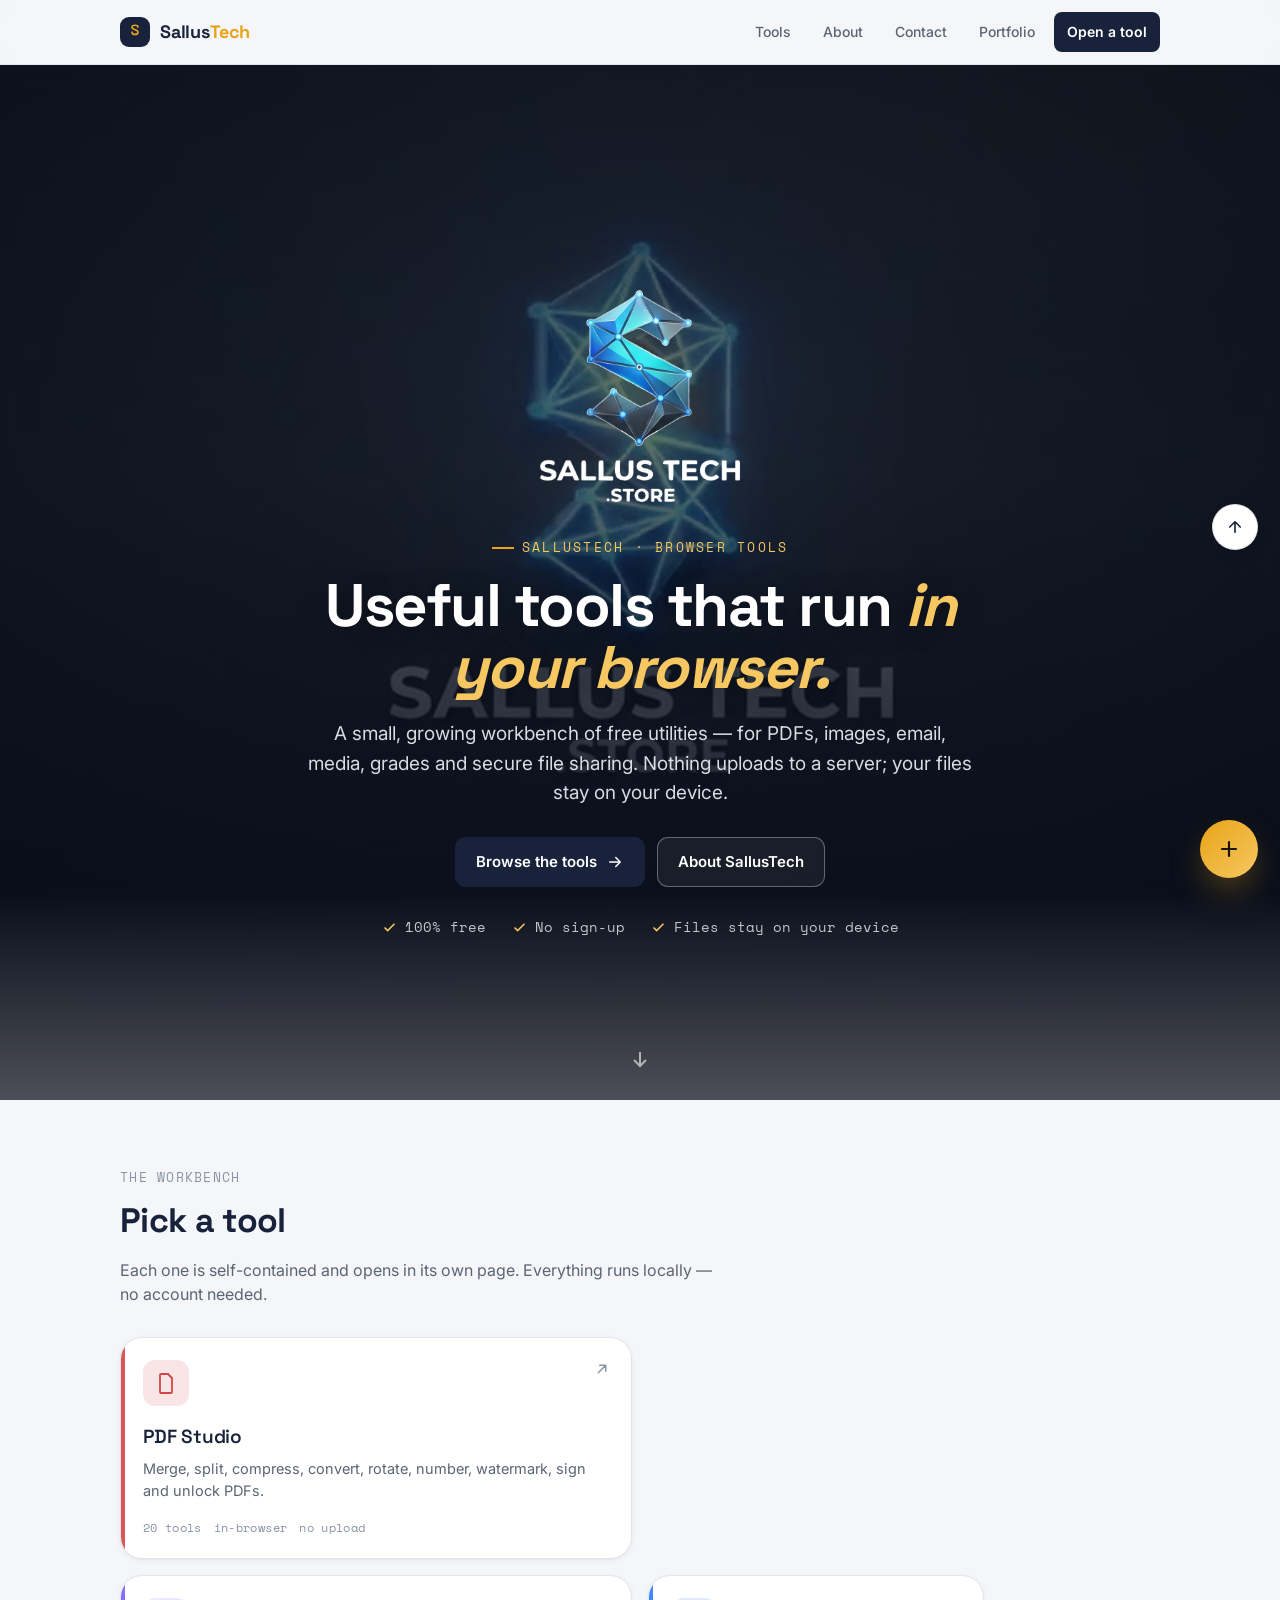
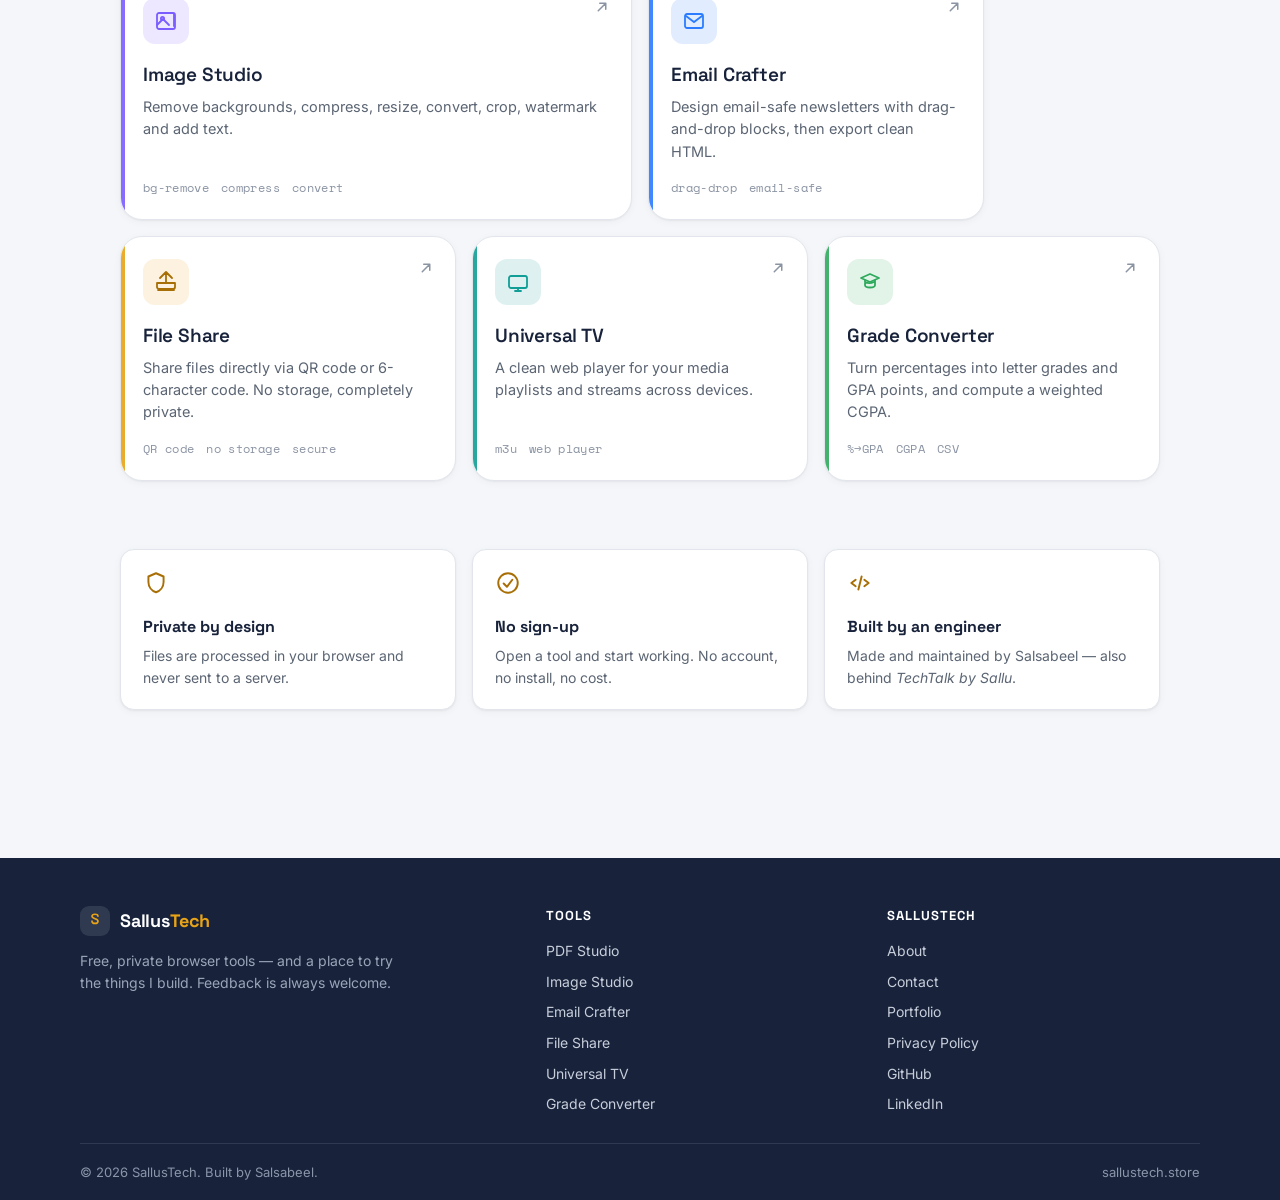
==== commit 14723c80: "Update index.html" ====
--- a/index.html
+++ b/index.html
@@ -3,7 +3,7 @@
 <head>
 <meta charset="UTF-8" />
 <meta name="viewport" content="width=device-width, initial-scale=1.0" />
-<title>SallusTech — Free browser tools for PDF, images, email, media & grades & file sharing</title>
+<title>SallusTech — Free browser tools for PDF, images, email, media &amp; grades &amp; file sharing</title>
 <meta name="description" content="SallusTech is a small workbench of free, private utilities that run entirely in your browser — PDF Studio, Image Studio, Email Crafter, Universal TV, Grade Converter and File Share." />
 <meta name="theme-color" content="#18233b" />
 <link rel="canonical" href="https://sallustech.store/" />
@@ -14,28 +14,101 @@
 <meta property="og:type" content="website" />
 <meta property="og:url" content="https://sallustech.store/" />
 
-<!--
-  <script async src="https://pagead2.googlesyndication.com/pagead/js/adsbygoogle.js?client=ca-pub-2989173811138340"
-     crossorigin="anonymous"></script>
-<!-- sallus tech -->
-<ins class="adsbygoogle"
-     style="display:block"
-     data-ad-client="ca-pub-2989173811138340"
-     data-ad-slot="4498353055"
-     data-ad-format="auto"
-     data-full-width-responsive="true"></ins>
-<script>
-     (adsbygoogle = window.adsbygoogle || []).push({});
-</script>
--->
+<!-- Google AdSense (site-wide) -->
+<script async src="https://pagead2.googlesyndication.com/pagead/js/adsbygoogle.js?client=ca-pub-2989173811138340" crossorigin="anonymous"></script>
 
 <link rel="preconnect" href="https://fonts.googleapis.com" />
 <link rel="preconnect" href="https://fonts.gstatic.com" crossorigin />
 <link href="https://fonts.googleapis.com/css2?family=Space+Grotesk:wght@500;600;700&family=Inter:wght@400;500;600&family=Space+Mono:wght@400;700&display=swap" rel="stylesheet" />
 <link rel="stylesheet" href="assets/css/styles.css" />
+
+<!-- Add-on styles for new features (video hero, FAB, ad popup) -->
+<style>
+/* ============================================================
+   ADD-ON STYLES (do not conflict with assets/css/styles.css)
+   Scoped under: .hero--video, .fab-wrap, .ad-backdrop
+   ============================================================ */
+
+/* === VIDEO HERO OVERRIDES === */
+.hero.hero--video{position:relative;overflow:hidden;min-height:clamp(580px,82vh,820px);display:flex;align-items:center;background:#0c1424;isolation:isolate}
+.hero.hero--video .hero__video{position:absolute;inset:0;width:100%;height:100%;object-fit:cover;z-index:0}
+.hero.hero--video .hero__overlay{position:absolute;inset:0;z-index:1;background:
+  radial-gradient(120% 80% at 50% 30%,rgba(8,16,30,.30),rgba(7,11,22,.72) 70%),
+  linear-gradient(180deg,rgba(12,20,36,.65) 0%,rgba(12,20,36,.42) 40%,rgba(12,20,36,.72) 80%,#fff 100%)}
+.hero.hero--video .hero__inner{position:relative;z-index:2;text-align:center;width:100%;padding:110px 24px 90px}
+.hero.hero--video .hero__logo{display:block;width:min(210px,52vw);margin:0 auto 24px;filter:drop-shadow(0 14px 38px rgba(232,163,23,.32))}
+.hero.hero--video .eyebrow{color:#f7c861;letter-spacing:.18em}
+.hero.hero--video h1{color:#fff;text-shadow:0 2px 28px rgba(0,0,0,.35)}
+.hero.hero--video h1 em{color:#f7c861;font-style:italic}
+.hero.hero--video .lead{color:rgba(245,247,252,.88);margin-left:auto;margin-right:auto}
+.hero.hero--video .hero__cta{justify-content:center}
+.hero.hero--video .btn--ghost{background:rgba(255,255,255,.06);color:#fff;border-color:rgba(255,255,255,.32);backdrop-filter:blur(4px)}
+.hero.hero--video .btn--ghost:hover{background:rgba(255,255,255,.14);border-color:#fff}
+.hero.hero--video .hero__trust{display:flex;gap:10px 26px;justify-content:center;flex-wrap:wrap;margin-top:30px;color:rgba(245,247,252,.78);font-size:13.5px;font-family:'Space Mono',monospace}
+.hero.hero--video .hero__trust span{display:inline-flex;align-items:center;gap:8px}
+.hero.hero--video .hero__trust svg{width:15px;height:15px;color:#f7c861}
+.hero.hero--video .hero__scroll{position:absolute;left:50%;bottom:22px;transform:translateX(-50%);z-index:2;color:rgba(255,255,255,.6);animation:hv-bob 2.4s ease-in-out infinite}
+.hero.hero--video .hero__scroll svg{width:24px;height:24px}
+@keyframes hv-bob{0%,100%{transform:translate(-50%,0)}50%{transform:translate(-50%,8px)}}
+
+/* === FLOATING CONTACT WIDGET === */
+.fab-wrap{position:fixed;right:22px;bottom:22px;z-index:80;display:flex;flex-direction:column;align-items:flex-end;gap:12px;font-family:'Inter',system-ui,sans-serif}
+.fab{width:58px;height:58px;border-radius:50%;background:linear-gradient(135deg,#e8a317,#f7c861);color:#1c1408;border:none;cursor:pointer;display:grid;place-items:center;box-shadow:0 16px 36px -10px rgba(232,163,23,.55);transition:transform .3s cubic-bezier(.16,1,.3,1);position:relative}
+.fab:hover{transform:translateY(-2px) scale(1.05)}
+.fab svg{width:24px;height:24px;transition:transform .35s cubic-bezier(.16,1,.3,1)}
+.fab.open svg.toggle{transform:rotate(45deg)}
+.fab::after{content:"";position:absolute;inset:-4px;border-radius:50%;border:2px solid #f7c861;opacity:0;animation:fab-pulse 2.4s ease-out infinite}
+@keyframes fab-pulse{0%{transform:scale(.85);opacity:.6}100%{transform:scale(1.35);opacity:0}}
+.fab-list{display:flex;flex-direction:column;gap:10px;align-items:flex-end;opacity:0;transform:translateY(14px) scale(.92);pointer-events:none;transition:opacity .28s cubic-bezier(.16,1,.3,1),transform .28s cubic-bezier(.16,1,.3,1)}
+.fab-wrap.open .fab-list{opacity:1;transform:none;pointer-events:auto}
+.fab-item{display:flex;align-items:center;gap:10px;background:#fff;border:1px solid rgba(24,35,59,.12);border-radius:30px;padding:8px 16px 8px 8px;box-shadow:0 8px 22px -6px rgba(12,18,32,.18);text-decoration:none;transition:transform .22s cubic-bezier(.16,1,.3,1),box-shadow .22s,border-color .22s}
+.fab-item:hover{transform:translateX(-3px);box-shadow:0 14px 30px -8px rgba(12,18,32,.22);border-color:#e8a317}
+.fab-item .fi-ic{width:36px;height:36px;border-radius:50%;display:grid;place-items:center;color:#fff;flex-shrink:0}
+.fab-item .fi-ic svg{width:18px;height:18px}
+.fab-item .fi-tx{font-size:13.5px;font-weight:600;color:#18233b;font-family:'Space Grotesk','Inter',sans-serif}
+.fi-ic.linkedin{background:#0A66C2}
+.fi-ic.wa{background:linear-gradient(135deg,#1FAF54,#25D366)}
+.fi-ic.mail{background:linear-gradient(135deg,#e8a317,#f7c861);color:#1c1408}
+.fi-ic.gh{background:#18233b}
+.back-to-top{opacity:0;pointer-events:none;transform:translateY(8px);transition:opacity .28s,transform .28s cubic-bezier(.16,1,.3,1);width:46px;height:46px;border-radius:50%;background:#fff;border:1px solid rgba(24,35,59,.12);color:#18233b;display:grid;place-items:center;box-shadow:0 8px 18px -6px rgba(12,18,32,.18);cursor:pointer}
+.back-to-top.show{opacity:1;pointer-events:auto;transform:none}
+.back-to-top:hover{background:#18233b;color:#fff;border-color:#18233b}
+.back-to-top svg{width:18px;height:18px}
+
+/* === SCROLL PROGRESS === */
+.scroll-progress{position:fixed;top:0;left:0;height:3px;width:0;background:linear-gradient(90deg,#e8a317,#f7c861);z-index:70;transition:width .08s linear;box-shadow:0 0 10px rgba(232,163,23,.5)}
+
+/* === AD POPUP MODAL === */
+.ad-backdrop{position:fixed;inset:0;background:rgba(12,20,36,.62);backdrop-filter:blur(6px);z-index:100;opacity:0;pointer-events:none;transition:opacity .35s cubic-bezier(.16,1,.3,1);display:grid;place-items:center;padding:20px;font-family:'Inter',system-ui,sans-serif}
+.ad-backdrop.show{opacity:1;pointer-events:auto}
+.ad-modal{background:#fff;border-radius:18px;max-width:380px;width:100%;padding:26px 24px 22px;position:relative;box-shadow:0 40px 80px -20px rgba(0,0,0,.45);transform:scale(.92) translateY(20px);transition:transform .42s cubic-bezier(.16,1,.3,1)}
+.ad-backdrop.show .ad-modal{transform:none}
+.ad-label{display:inline-flex;align-items:center;gap:7px;font-family:'Space Mono',monospace;font-size:10.5px;letter-spacing:.18em;text-transform:uppercase;color:#7a8499;font-weight:700;margin-bottom:14px}
+.ad-label::before{content:"";width:6px;height:6px;border-radius:50%;background:#e8a317;box-shadow:0 0 8px #e8a317}
+.ad-close{position:absolute;top:10px;right:10px;width:34px;height:34px;border-radius:50%;border:1px solid rgba(24,35,59,.12);background:#fff;cursor:pointer;display:grid;place-items:center;color:#18233b;transition:background .2s,color .2s,transform .2s}
+.ad-close:hover{background:#18233b;color:#fff;transform:rotate(90deg)}
+.ad-close svg{width:15px;height:15px}
+.ad-slot{min-height:250px;border-radius:12px;background:#f7f9fc;border:1px dashed rgba(24,35,59,.12);display:grid;place-items:center;text-align:center;padding:22px;color:#7a8499;font-size:13.5px}
+.ad-slot .ph-ic{width:46px;height:46px;border-radius:11px;background:rgba(232,163,23,.12);display:grid;place-items:center;margin:0 auto 12px;color:#b97f0e}
+.ad-slot .ph-ic svg{width:22px;height:22px}
+.ad-cd{margin-top:12px;text-align:center;font-size:12px;color:#9aa3b5;font-family:'Space Mono',monospace}
+.ad-cd b{color:#b97f0e;font-weight:700}
+
+@media (max-width:720px){
+  .fab-wrap{right:14px;bottom:14px}
+  .hero.hero--video .hero__inner{padding:96px 20px 72px}
+}
+@media (prefers-reduced-motion:reduce){
+  .fab::after,.hero.hero--video .hero__scroll{animation:none}
+  .ad-backdrop,.ad-modal,.fab-item{transition:none}
+}
+</style>
 </head>
 <body>
 <a class="skip-link" href="#tools">Skip to tools</a>
+
+<!-- Scroll progress bar -->
+<div class="scroll-progress" id="scrollProg"></div>
 
 <!-- ===== Navigation ===== -->
 <header class="nav">
@@ -50,14 +123,20 @@
       <a class="nav__link" href="#tools">Tools</a>
       <a class="nav__link" href="about.html">About</a>
       <a class="nav__link" href="contact.html">Contact</a>
+      <a class="nav__link" href="portfolio.html">Portfolio</a>
       <a class="nav__link nav__link--cta" href="#tools">Open a tool</a>
     </nav>
   </div>
 </header>
 
-<!-- ===== Hero ===== -->
-<section class="hero">
+<!-- ===== Hero (now with video background) ===== -->
+<section class="hero hero--video">
+  <video class="hero__video" autoplay muted loop playsinline preload="auto" poster="[data-uri]" id="heroVid">
+    <source src="[data-uri]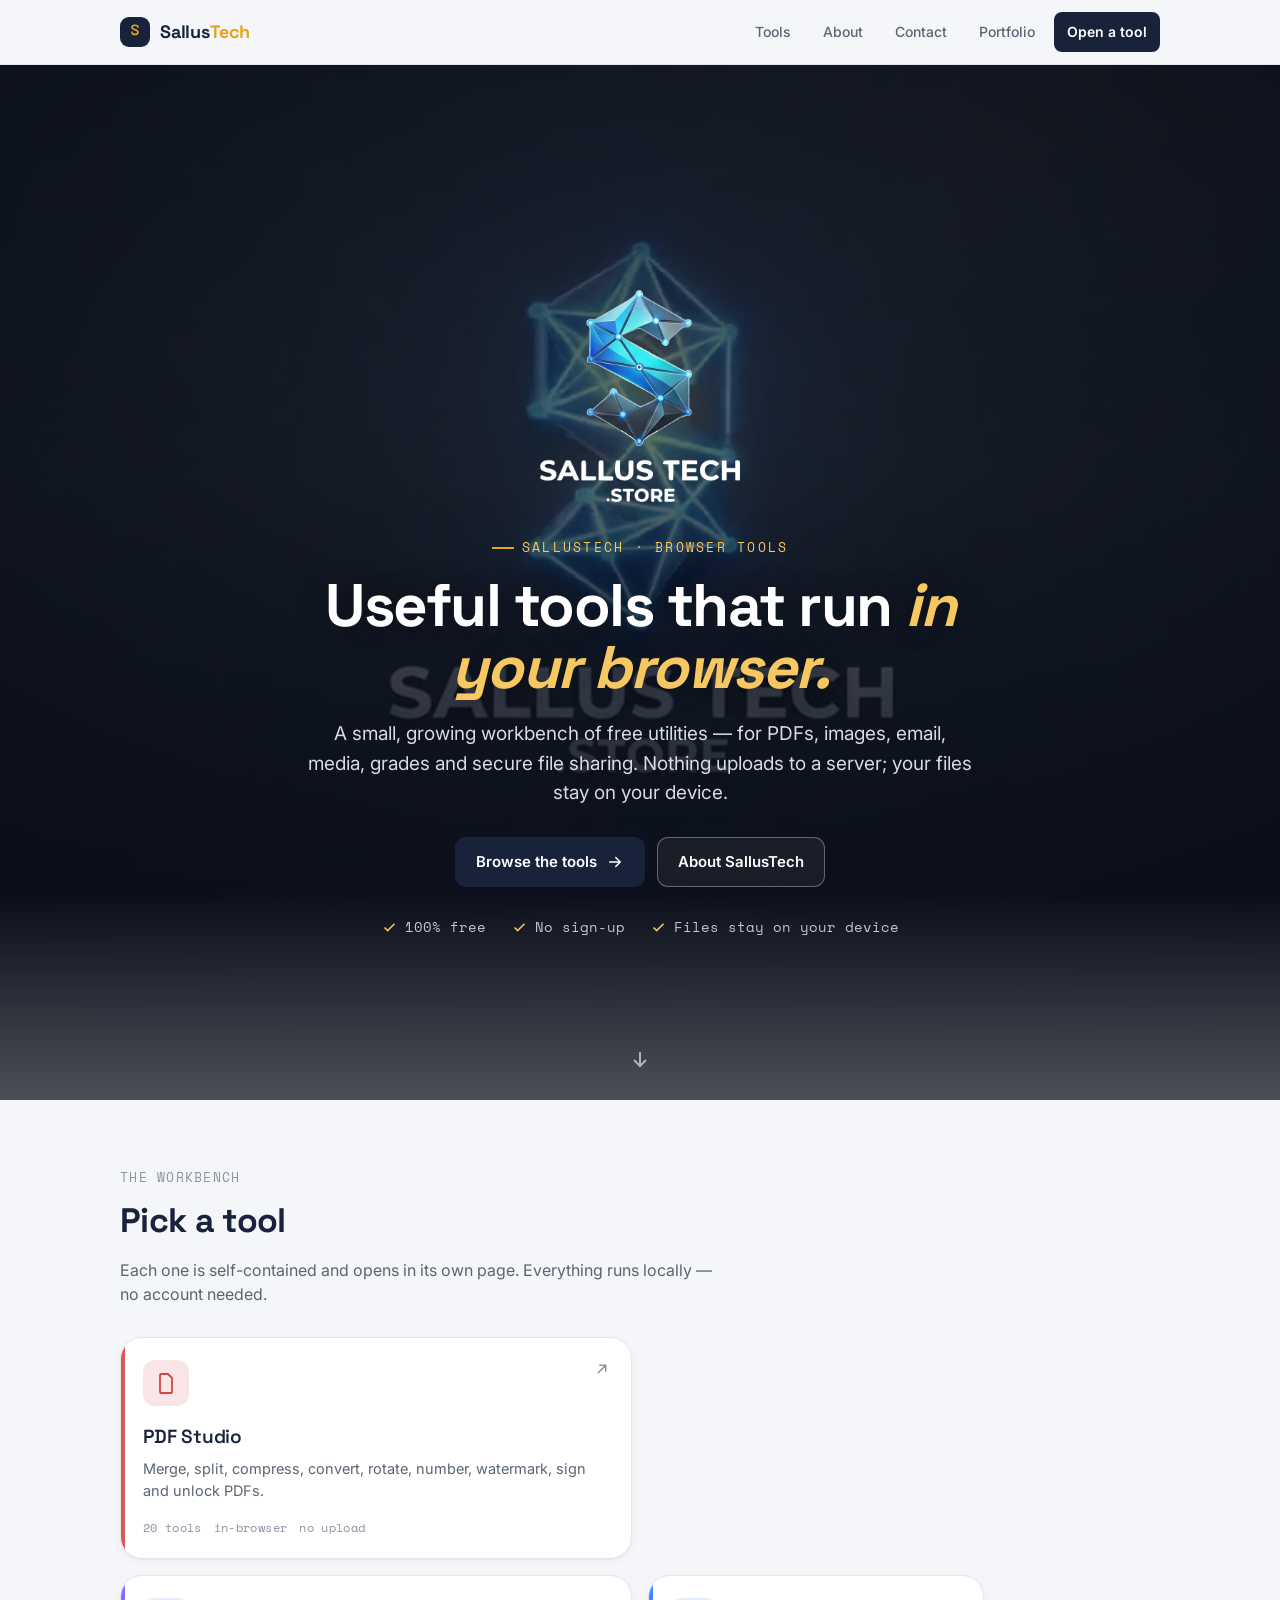
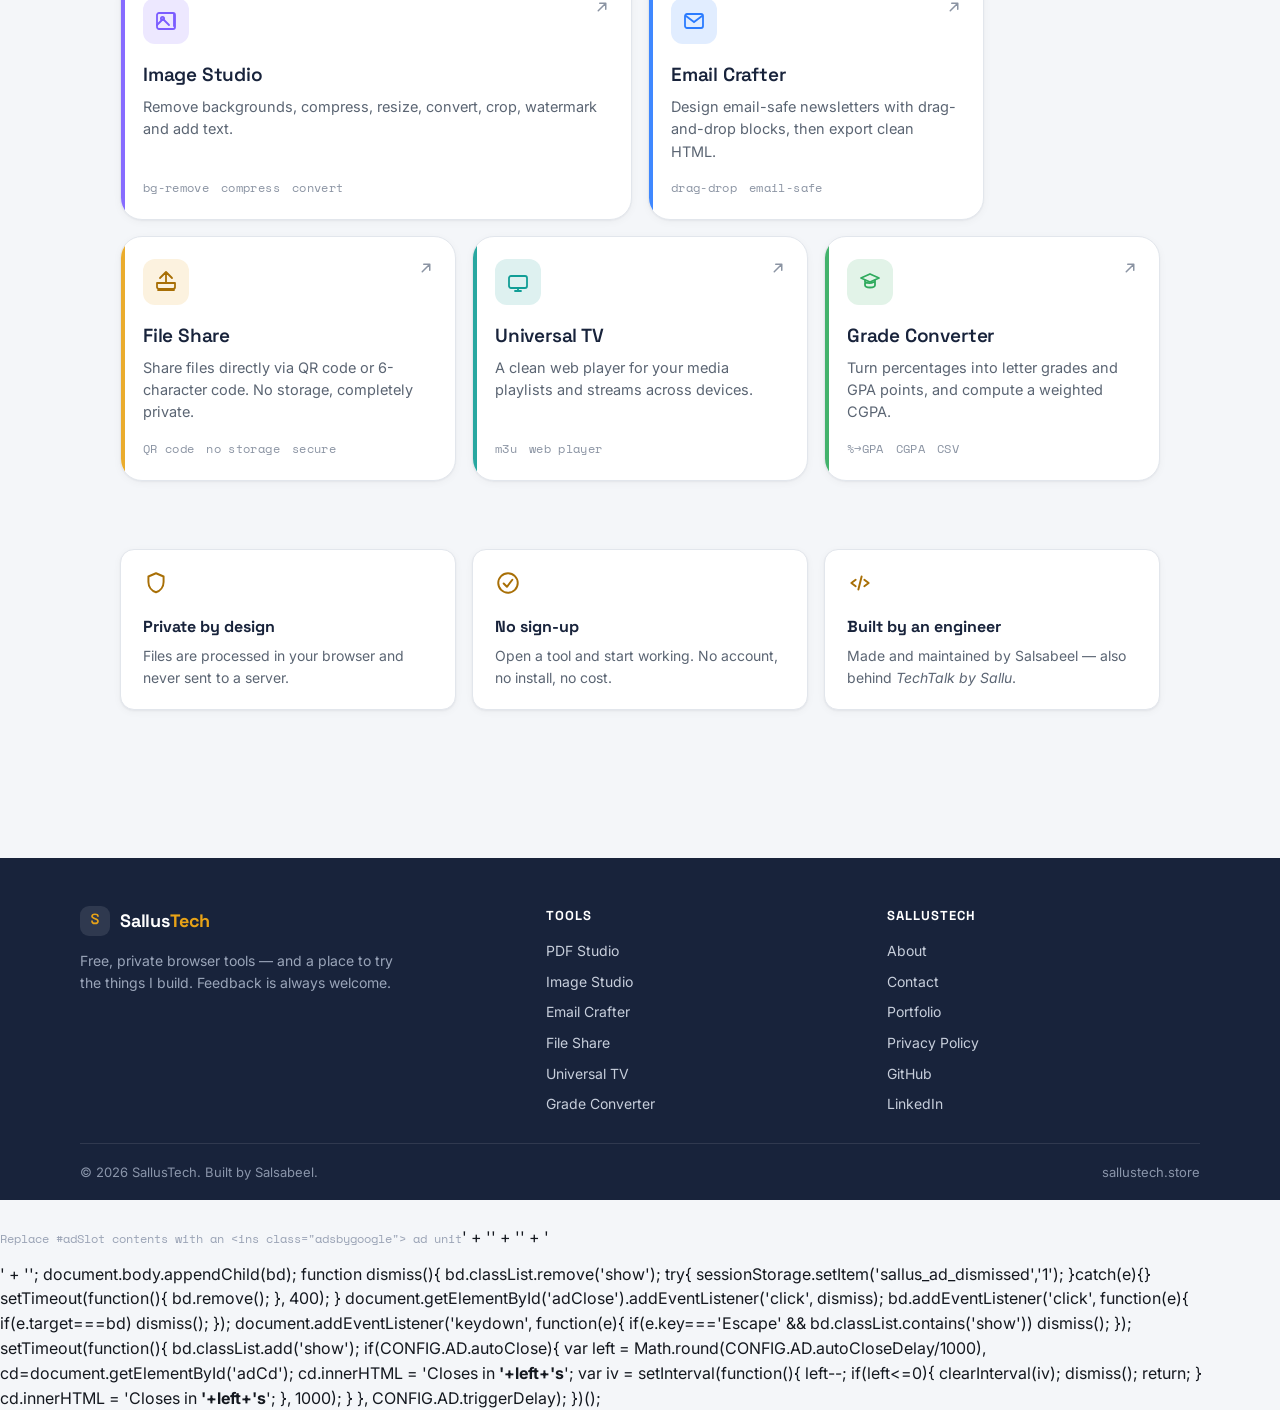
==== commit d1590a19: "Update index.html" ====
--- a/index.html
+++ b/index.html
@@ -78,7 +78,7 @@
 /* === SCROLL PROGRESS === */
 .scroll-progress{position:fixed;top:0;left:0;height:3px;width:0;background:linear-gradient(90deg,#e8a317,#f7c861);z-index:70;transition:width .08s linear;box-shadow:0 0 10px rgba(232,163,23,.5)}
 
-/* === AD POPUP MODAL === */
+/* === AD P MODAL === */
 .ad-backdrop{position:fixed;inset:0;background:rgba(12,20,36,.62);backdrop-filter:blur(6px);z-index:100;opacity:0;pointer-events:none;transition:opacity .35s cubic-bezier(.16,1,.3,1);display:grid;place-items:center;padding:20px;font-family:'Inter',system-ui,sans-serif}
 .ad-backdrop.show{opacity:1;pointer-events:auto}
 .ad-modal{background:#fff;border-radius:18px;max-width:380px;width:100%;padding:26px 24px 22px;position:relative;box-shadow:0 40px 80px -20px rgba(0,0,0,.45);transform:scale(.92) translateY(20px);transition:transform .42s cubic-bezier(.16,1,.3,1)}
@@ -385,10 +385,12 @@
       '<button class="ad-close" id="adClose" aria-label="Close ad">'+svg('<path d="M18 6 6 18M6 6l12 12"/>',2.4)+'</button>' +
       '<div class="ad-label">Sponsored</div>' +
       // === AD SLOT — replace contents below with your AdSense ad code ===
+     
       '<div class="ad-slot" id="adSlot">' +
         '<div>' +
           '<div class="ph-ic">'+svg('<rect x="3" y="3" width="18" height="18" rx="3"/><path d="M3 9h18"/>',2)+'</div>' +
-          '<div>Your AdSense ad code goes here.<br><span style="font-size:11.5px;color:#9aa3b5;font-family:Space Mono,monospace">Replace #adSlot contents with an &lt;ins class="adsbygoogle"&gt; ad unit</span></div>' +
+          '<div><script async src="https://pagead2.googlesyndication.com/pagead/js/adsbygoogle.js?client=ca-pub-2989173811138340"
+     crossorigin="anonymous"></script><br><span style="font-size:11.5px;color:#9aa3b5;font-family:Space Mono,monospace">Replace #adSlot contents with an &lt;ins class="adsbygoogle"&gt; ad unit</span></div>' +
         '</div>' +
       '</div>' +
       '<div class="ad-cd" id="adCd"></div>' +
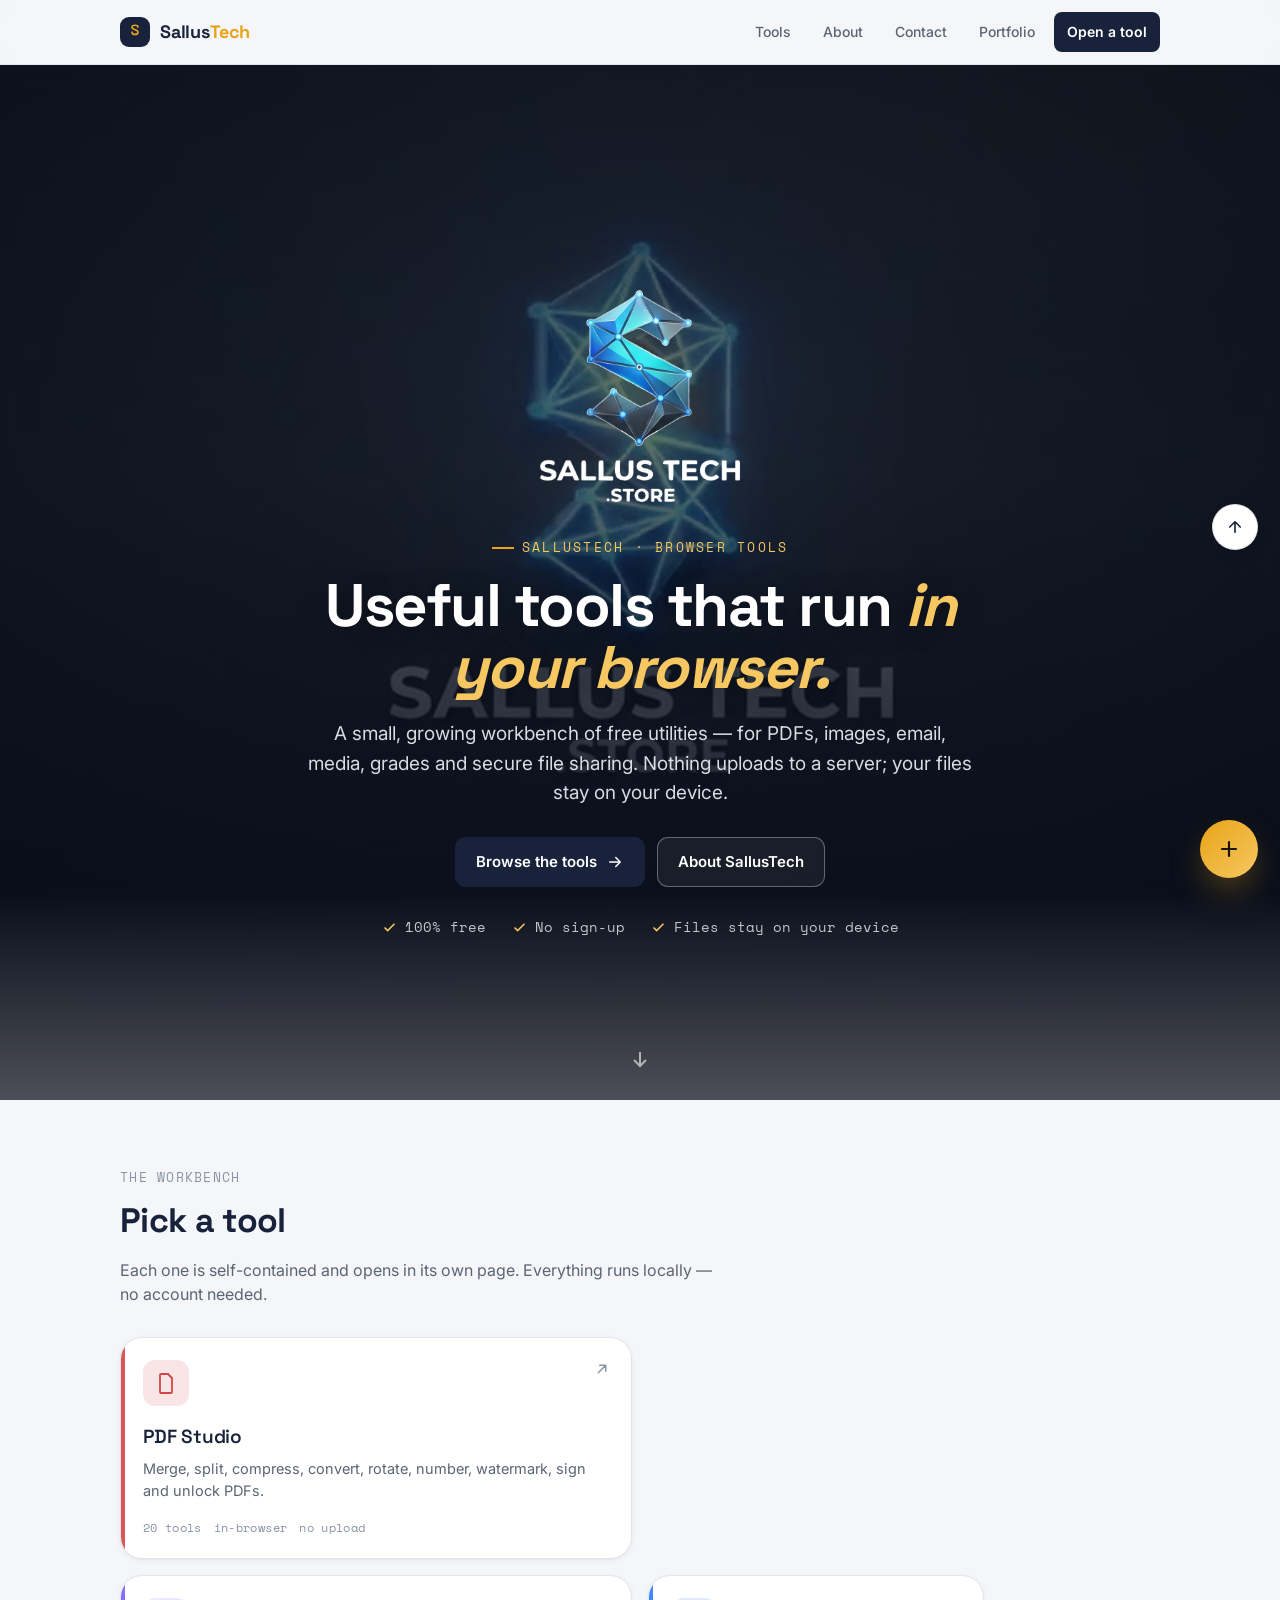
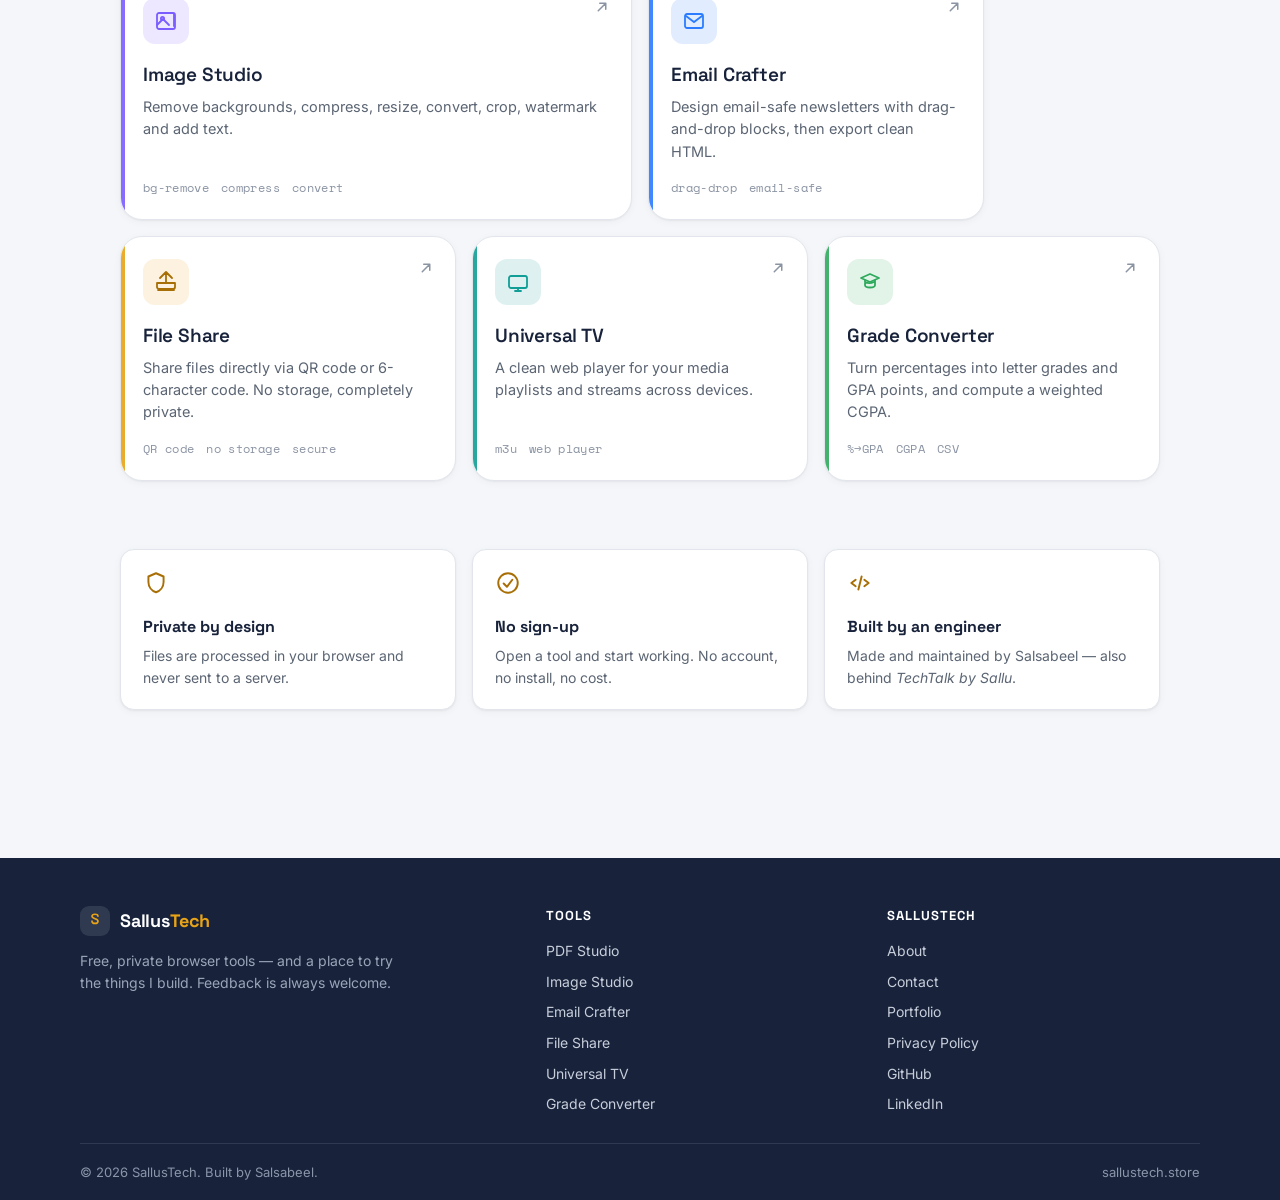
==== commit b1734d7a: "Update index.html" ====
--- a/index.html
+++ b/index.html
@@ -78,7 +78,7 @@
 /* === SCROLL PROGRESS === */
 .scroll-progress{position:fixed;top:0;left:0;height:3px;width:0;background:linear-gradient(90deg,#e8a317,#f7c861);z-index:70;transition:width .08s linear;box-shadow:0 0 10px rgba(232,163,23,.5)}
 
-/* === AD P MODAL === */
+/* === AD POPUP MODAL === */
 .ad-backdrop{position:fixed;inset:0;background:rgba(12,20,36,.62);backdrop-filter:blur(6px);z-index:100;opacity:0;pointer-events:none;transition:opacity .35s cubic-bezier(.16,1,.3,1);display:grid;place-items:center;padding:20px;font-family:'Inter',system-ui,sans-serif}
 .ad-backdrop.show{opacity:1;pointer-events:auto}
 .ad-modal{background:#fff;border-radius:18px;max-width:380px;width:100%;padding:26px 24px 22px;position:relative;box-shadow:0 40px 80px -20px rgba(0,0,0,.45);transform:scale(.92) translateY(20px);transition:transform .42s cubic-bezier(.16,1,.3,1)}
@@ -385,12 +385,10 @@
       '<button class="ad-close" id="adClose" aria-label="Close ad">'+svg('<path d="M18 6 6 18M6 6l12 12"/>',2.4)+'</button>' +
       '<div class="ad-label">Sponsored</div>' +
       // === AD SLOT — replace contents below with your AdSense ad code ===
-     
       '<div class="ad-slot" id="adSlot">' +
         '<div>' +
           '<div class="ph-ic">'+svg('<rect x="3" y="3" width="18" height="18" rx="3"/><path d="M3 9h18"/>',2)+'</div>' +
-          '<div><script async src="https://pagead2.googlesyndication.com/pagead/js/adsbygoogle.js?client=ca-pub-2989173811138340"
-     crossorigin="anonymous"></script><br><span style="font-size:11.5px;color:#9aa3b5;font-family:Space Mono,monospace">Replace #adSlot contents with an &lt;ins class="adsbygoogle"&gt; ad unit</span></div>' +
+          '<div>Your AdSense ad code goes here.<br><span style="font-size:11.5px;color:#9aa3b5;font-family:Space Mono,monospace">Replace #adSlot contents with an &lt;ins class="adsbygoogle"&gt; ad unit</span></div>' +
         '</div>' +
       '</div>' +
       '<div class="ad-cd" id="adCd"></div>' +
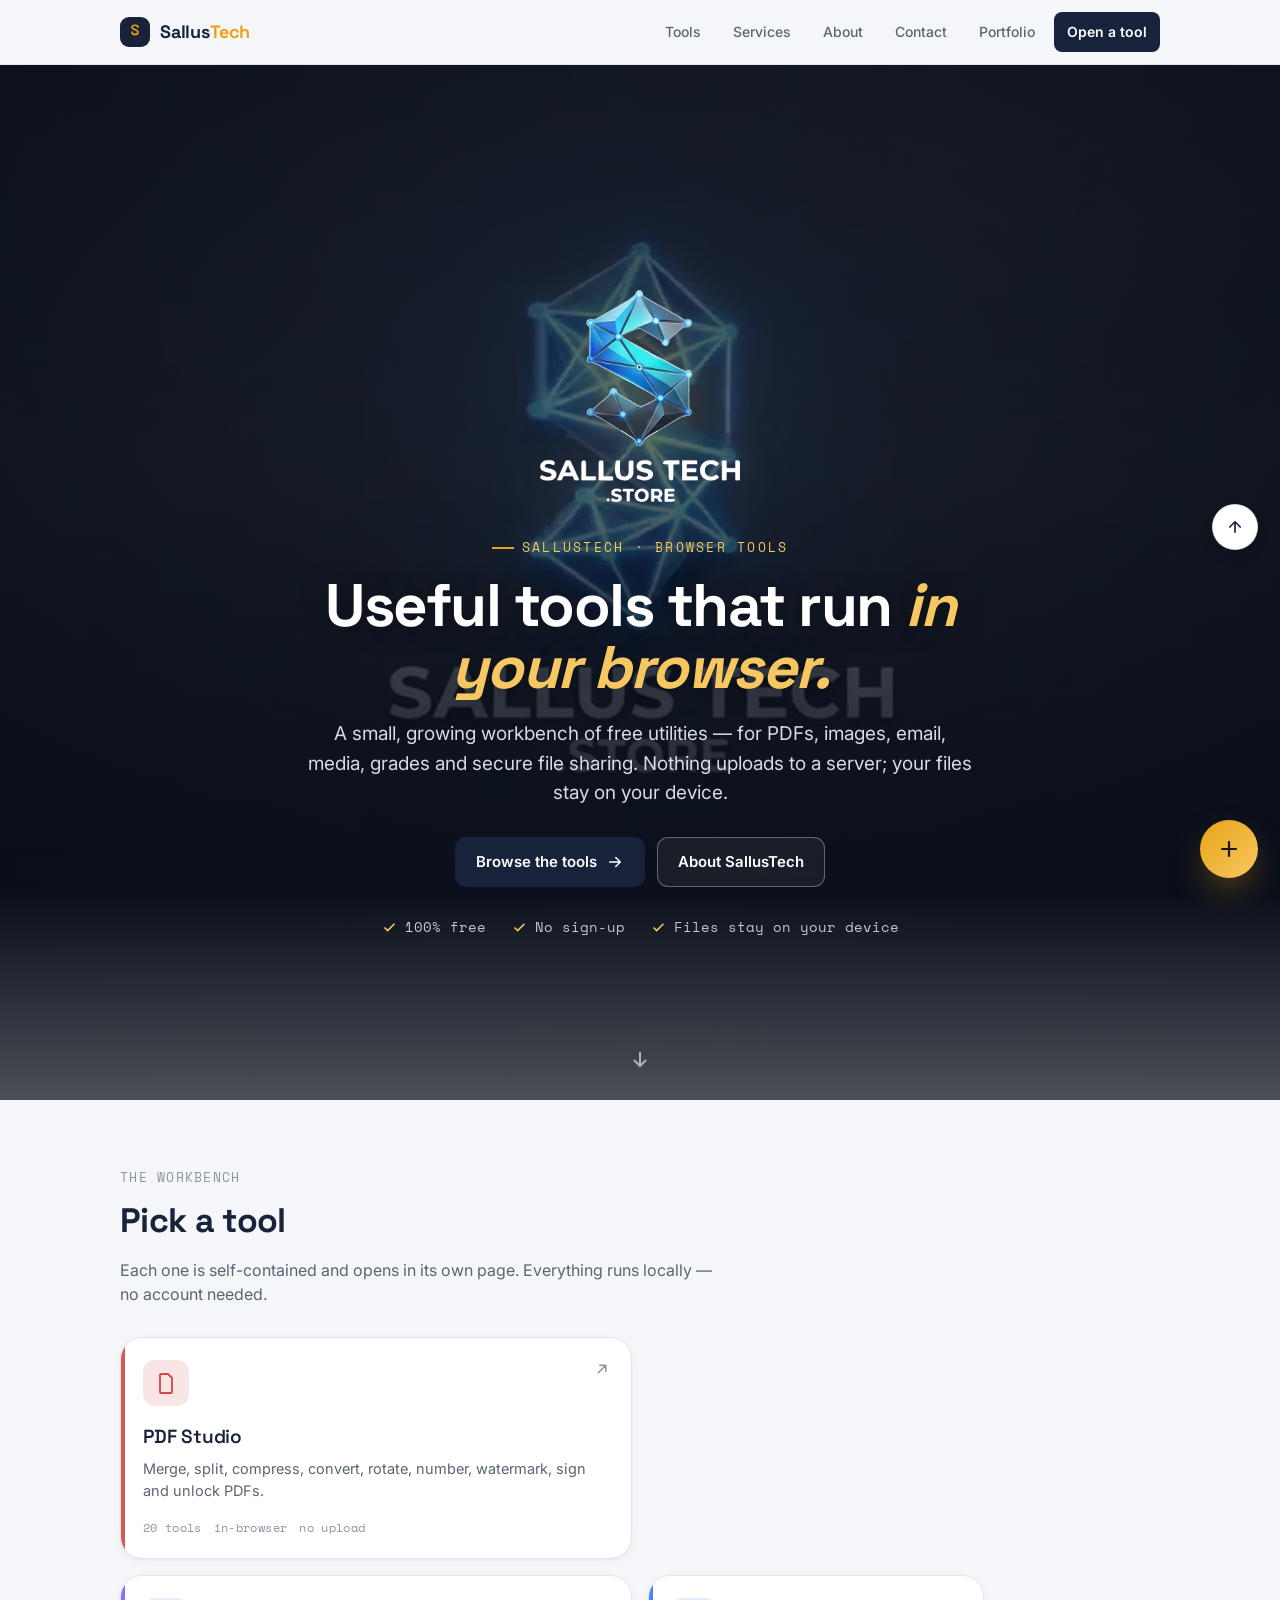
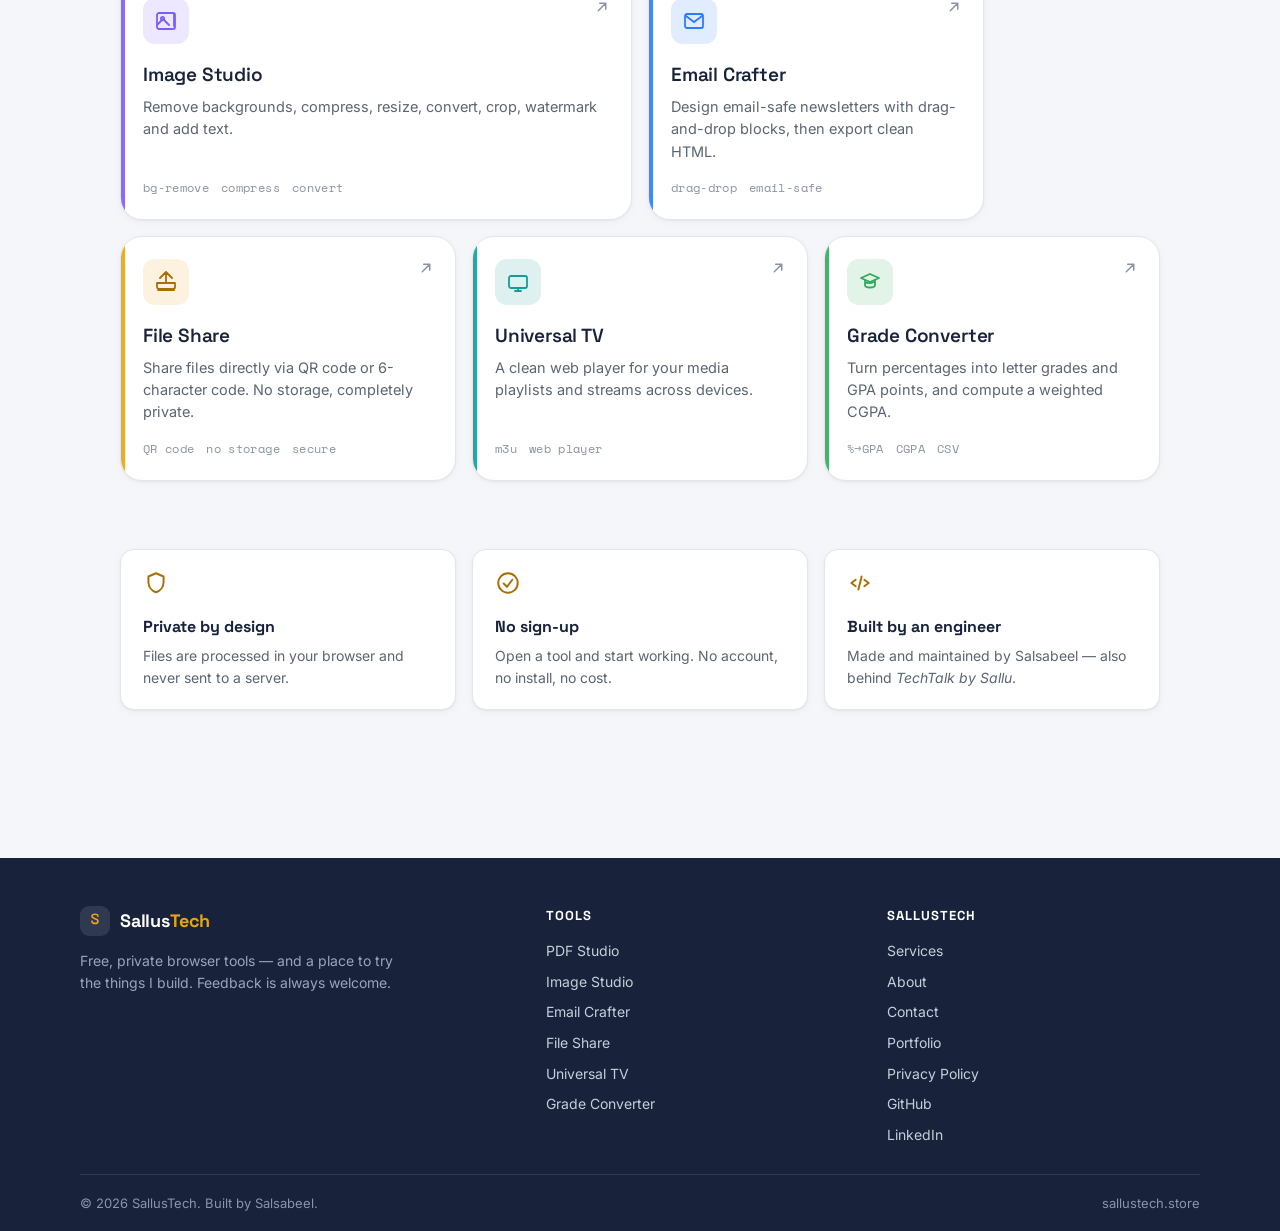
==== commit c2f5e89f: "Update index.html" ====
--- a/index.html
+++ b/index.html
@@ -121,6 +121,7 @@
     </a>
     <nav class="nav__links" aria-label="Primary">
       <a class="nav__link" href="#tools">Tools</a>
+      <a class="nav__link" href="services.html">Services</a>
       <a class="nav__link" href="about.html">About</a>
       <a class="nav__link" href="contact.html">Contact</a>
       <a class="nav__link" href="portfolio.html">Portfolio</a>
@@ -294,6 +295,7 @@
     <div>
       <h4>SallusTech</h4>
       <ul>
+        <li><a href="services.html">Services</a></li>
         <li><a href="about.html">About</a></li>
         <li><a href="contact.html">Contact</a></li>
         <li><a href="portfolio.html">Portfolio</a></li>
